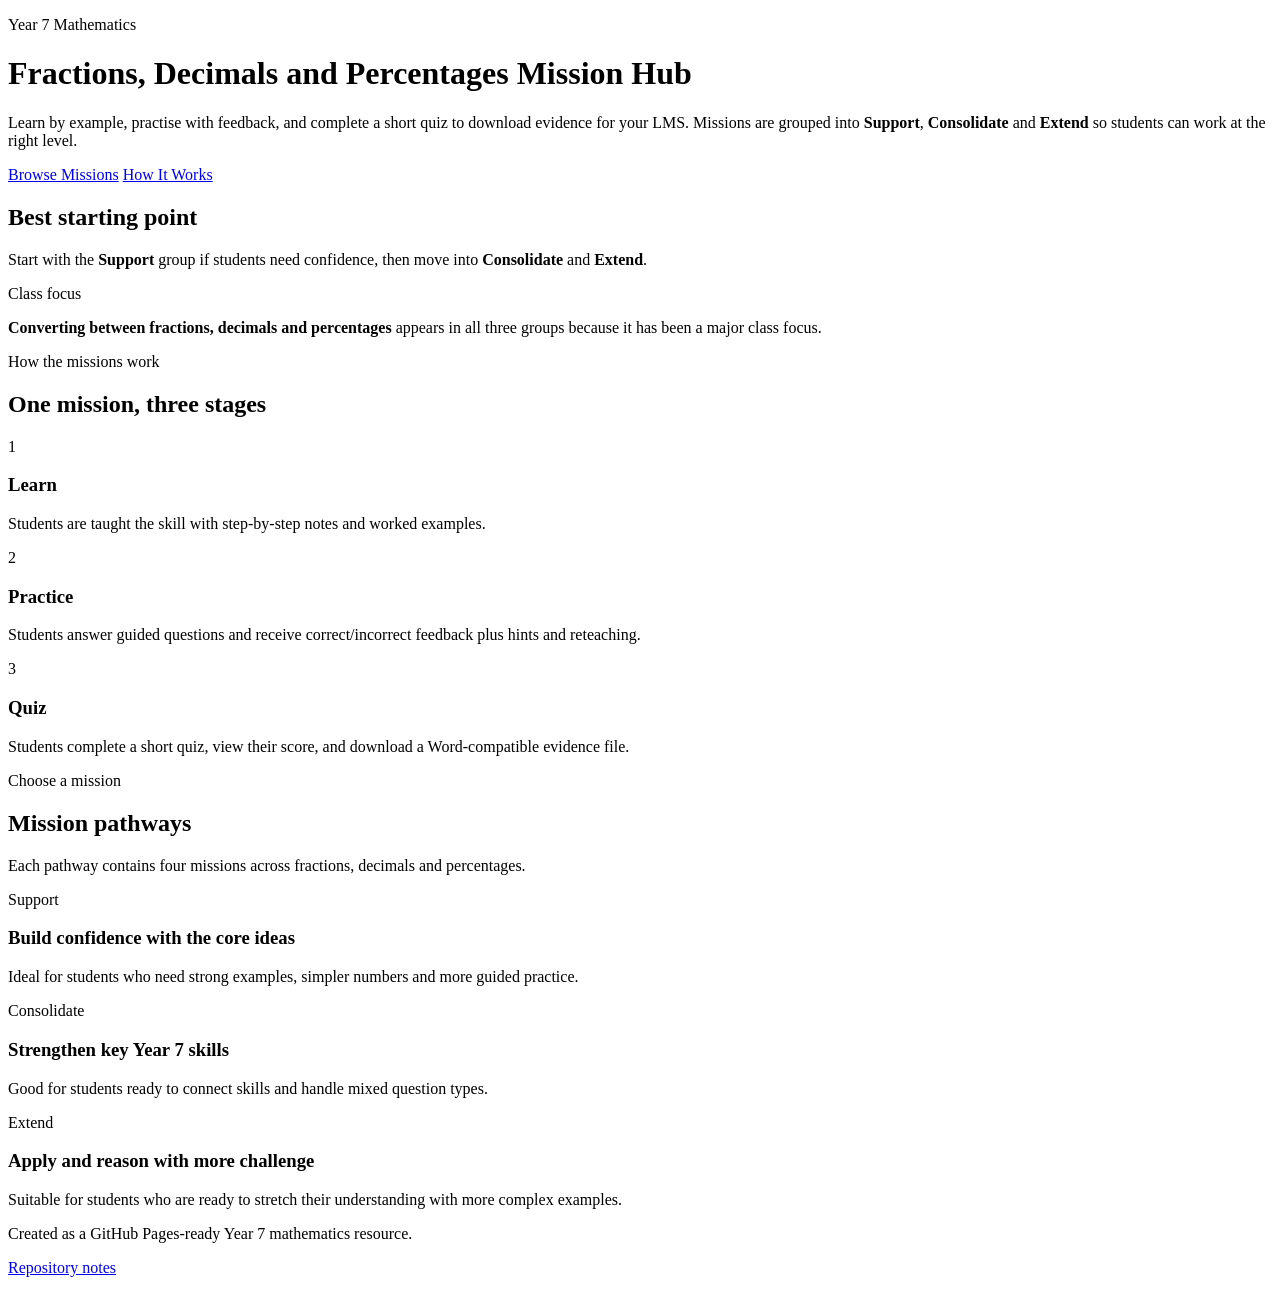
==== index.html @ 35e83d9d "Add files via upload" ====
<!DOCTYPE html>
<html lang="en">
<head>
  <meta charset="UTF-8" />
  <meta name="viewport" content="width=device-width, initial-scale=1.0" />
  <title>FDP Mission Hub | Year 7 Maths</title>
  <meta name="description" content="A Year 7 maths mission hub for fractions, decimals and percentages." />
  <link rel="stylesheet" href="css/style.css" />
</head>
<body>
  <header class="hero">
    <div class="container hero-inner">
      <div>
        <p class="eyebrow">Year 7 Mathematics</p>
        <h1>Fractions, Decimals and Percentages Mission Hub</h1>
        <p class="hero-text">
          Learn by example, practise with feedback, and complete a short quiz to download evidence for your LMS.
          Missions are grouped into <strong>Support</strong>, <strong>Consolidate</strong> and <strong>Extend</strong> so students can work at the right level.
        </p>
        <div class="hero-actions">
          <a class="button button-primary" href="#mission-groups">Browse Missions</a>
          <a class="button button-secondary" href="#how-it-works">How It Works</a>
        </div>
      </div>
      <aside class="hero-panel">
        <h2>Best starting point</h2>
        <p>
          Start with the <strong>Support</strong> group if students need confidence, then move into
          <strong>Consolidate</strong> and <strong>Extend</strong>.
        </p>
        <div class="highlight-box">
          <span class="highlight-label">Class focus</span>
          <p><strong>Converting between fractions, decimals and percentages</strong> appears in all three groups because it has been a major class focus.</p>
        </div>
      </aside>
    </div>
  </header>

  <main>
    <section id="how-it-works" class="section">
      <div class="container">
        <div class="section-heading">
          <p class="eyebrow dark">How the missions work</p>
          <h2>One mission, three stages</h2>
        </div>
        <div class="info-grid three-col">
          <article class="info-card">
            <div class="info-icon">1</div>
            <h3>Learn</h3>
            <p>Students are taught the skill with step-by-step notes and worked examples.</p>
          </article>
          <article class="info-card">
            <div class="info-icon">2</div>
            <h3>Practice</h3>
            <p>Students answer guided questions and receive correct/incorrect feedback plus hints and reteaching.</p>
          </article>
          <article class="info-card">
            <div class="info-icon">3</div>
            <h3>Quiz</h3>
            <p>Students complete a short quiz, view their score, and download a Word-compatible evidence file.</p>
          </article>
        </div>
      </div>
    </section>

    <section id="mission-groups" class="section section-soft">
      <div class="container">
        <div class="section-heading">
          <p class="eyebrow dark">Choose a mission</p>
          <h2>Mission pathways</h2>
          <p class="section-text">Each pathway contains four missions across fractions, decimals and percentages.</p>
        </div>

        <div class="group-shell support-shell">
          <div class="group-heading">
            <div>
              <span class="group-tag support-tag">Support</span>
              <h3>Build confidence with the core ideas</h3>
            </div>
            <p>Ideal for students who need strong examples, simpler numbers and more guided practice.</p>
          </div>
          <div id="support-grid" class="mission-grid"></div>
        </div>

        <div class="group-shell consolidate-shell">
          <div class="group-heading">
            <div>
              <span class="group-tag consolidate-tag">Consolidate</span>
              <h3>Strengthen key Year 7 skills</h3>
            </div>
            <p>Good for students ready to connect skills and handle mixed question types.</p>
          </div>
          <div id="consolidate-grid" class="mission-grid"></div>
        </div>

        <div class="group-shell extend-shell">
          <div class="group-heading">
            <div>
              <span class="group-tag extend-tag">Extend</span>
              <h3>Apply and reason with more challenge</h3>
            </div>
            <p>Suitable for students who are ready to stretch their understanding with more complex examples.</p>
          </div>
          <div id="extend-grid" class="mission-grid"></div>
        </div>
      </div>
    </section>
  </main>

  <footer class="site-footer">
    <div class="container footer-inner">
      <p>Created as a GitHub Pages-ready Year 7 mathematics resource.</p>
      <p><a href="README.md">Repository notes</a></p>
    </div>
  </footer>

  <script src="js/missions.js"></script>
  <script src="js/app.js"></script>
</body>
</html>
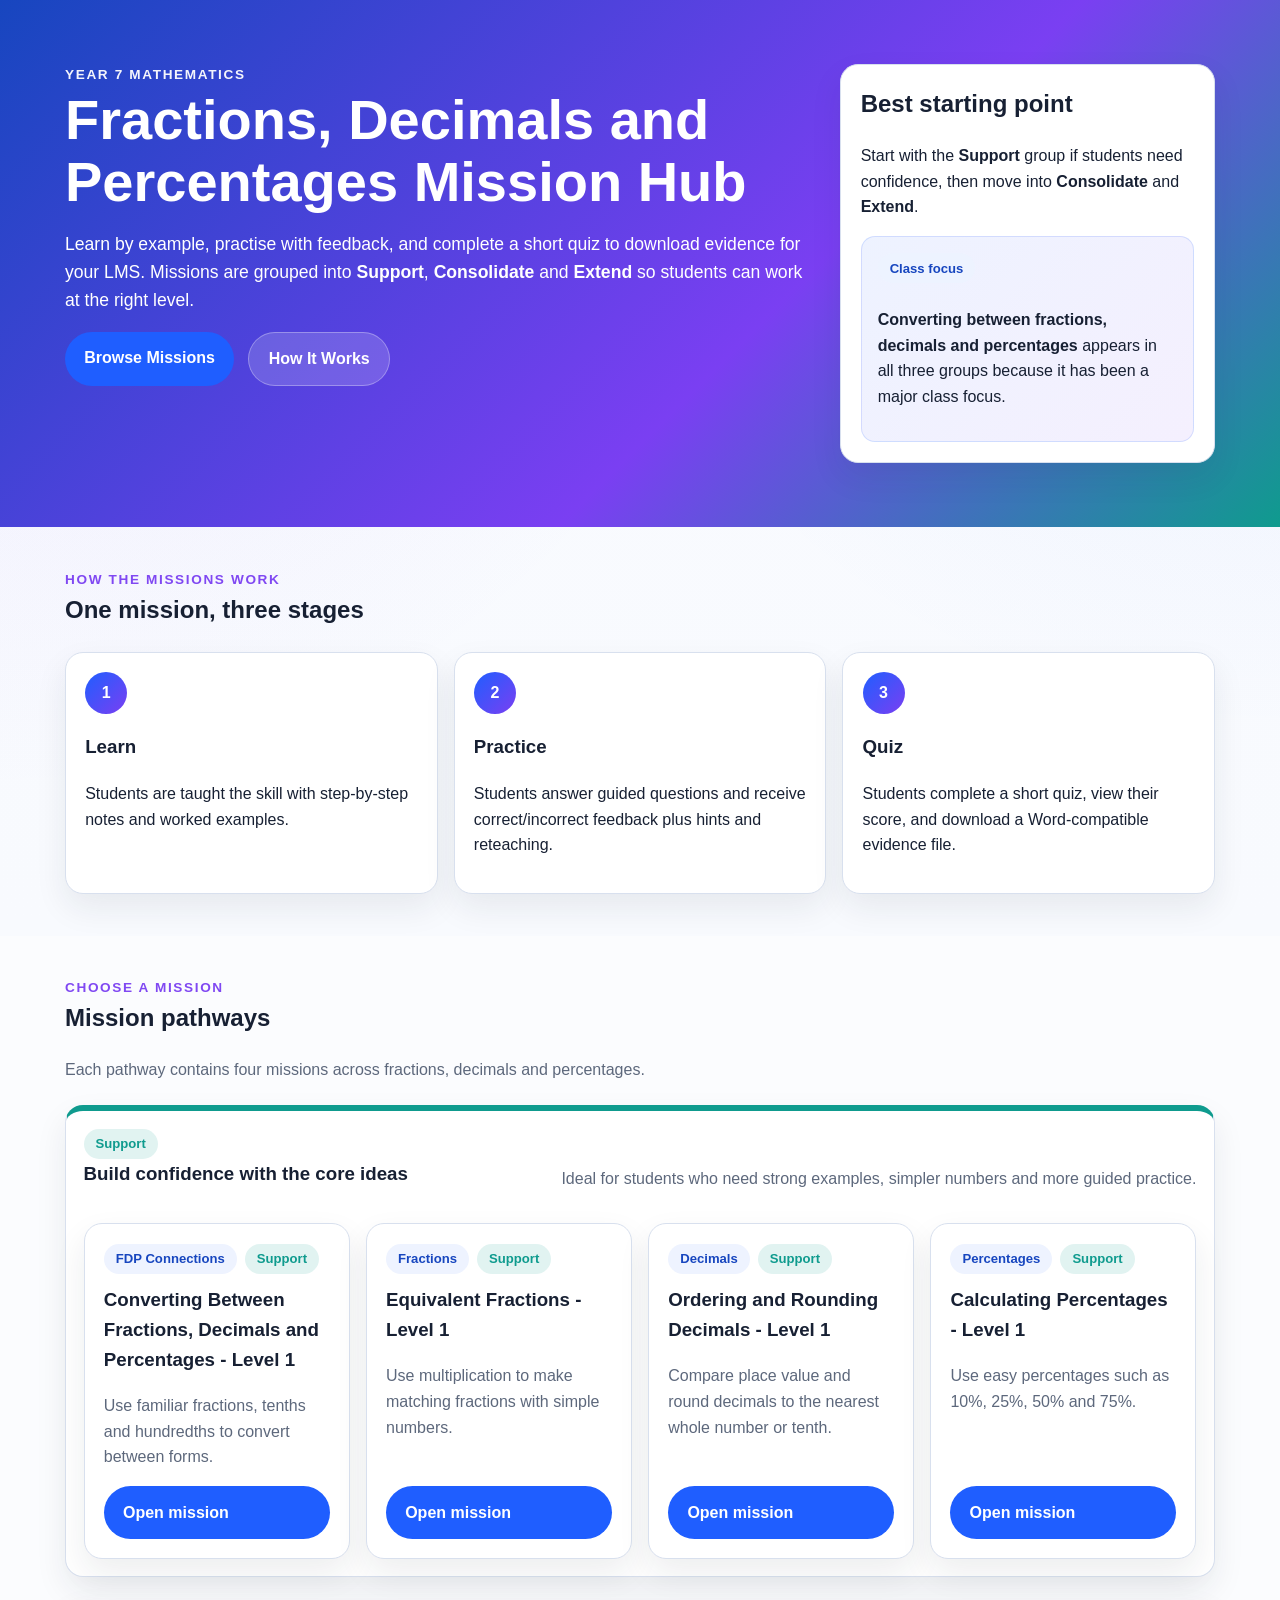
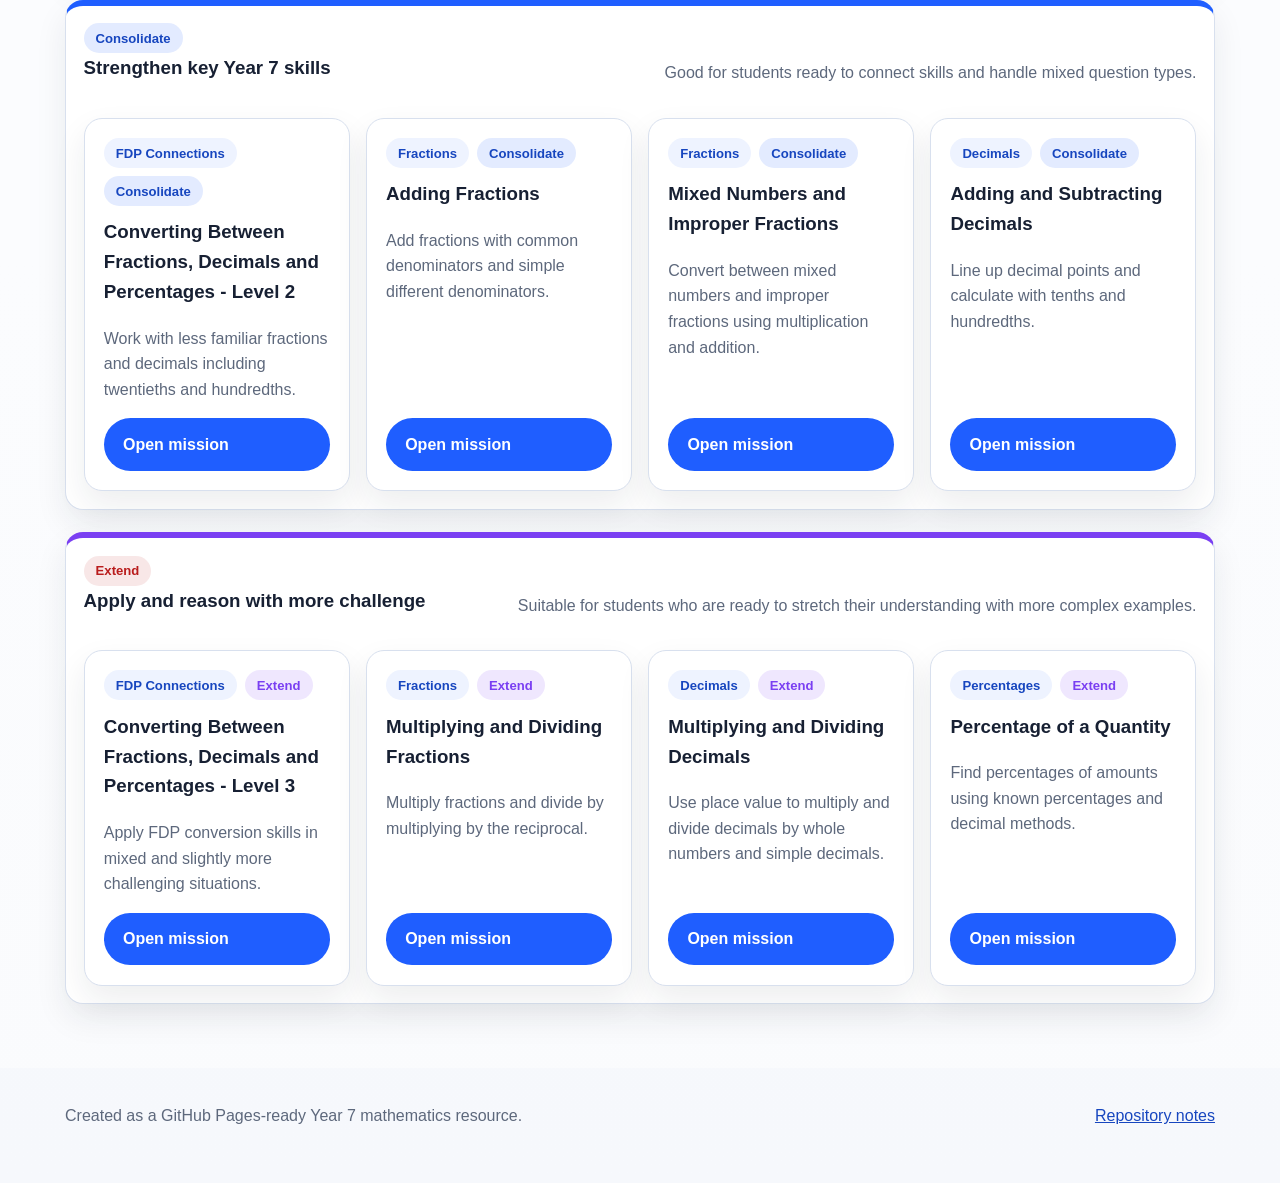
==== commit 94d5bd56: "Update index.html" ====
--- a/index.html
+++ b/index.html
@@ -5,7 +5,7 @@
   <meta name="viewport" content="width=device-width, initial-scale=1.0" />
   <title>FDP Mission Hub | Year 7 Maths</title>
   <meta name="description" content="A Year 7 maths mission hub for fractions, decimals and percentages." />
-  <link rel="stylesheet" href="css/style.css" />
+  <link rel="stylesheet" href="style.css" />
 </head>
 <body>
   <header class="hero">
@@ -114,7 +114,7 @@
     </div>
   </footer>
 
-  <script src="js/missions.js"></script>
-  <script src="js/app.js"></script>
+  <script src="missions.js"></script>
+  <script src="app.js"></script>
 </body>
 </html>
--- a/style.css
+++ b/style.css
@@ -0,0 +1,545 @@
+:root {
+  --bg: #f6f8fc;
+  --panel: #ffffff;
+  --ink: #172033;
+  --muted: #5d687c;
+  --border: #d8e0ee;
+  --blue: #1f5eff;
+  --blue-dark: #1746bf;
+  --purple: #7a3ff2;
+  --teal: #0f9b8e;
+  --gold: #b98307;
+  --success: #15803d;
+  --danger: #b91c1c;
+  --warning: #9a6700;
+  --shadow: 0 14px 32px rgba(23, 32, 51, 0.08);
+  --radius: 18px;
+}
+
+* {
+  box-sizing: border-box;
+}
+
+html {
+  scroll-behavior: smooth;
+}
+
+body {
+  margin: 0;
+  font-family: Arial, Helvetica, sans-serif;
+  color: var(--ink);
+  background:
+    radial-gradient(circle at top left, rgba(122, 63, 242, 0.09), transparent 26%),
+    radial-gradient(circle at top right, rgba(31, 94, 255, 0.08), transparent 24%),
+    linear-gradient(180deg, #f9fbff, var(--bg));
+  line-height: 1.6;
+}
+
+.container {
+  width: min(1150px, calc(100% - 2rem));
+  margin: 0 auto;
+}
+
+a {
+  color: var(--blue-dark);
+}
+
+.hero,
+.sub-hero {
+  background: linear-gradient(135deg, #1746bf, #7a3ff2 60%, #0f9b8e);
+  color: white;
+  padding: 4rem 0;
+}
+
+.hero-inner {
+  display: grid;
+  grid-template-columns: 2fr 1fr;
+  gap: 1.5rem;
+  align-items: start;
+}
+
+.hero h1,
+.sub-hero h1 {
+  margin: 0.2rem 0 0.8rem;
+  font-size: clamp(2rem, 4.6vw, 3.5rem);
+  line-height: 1.1;
+}
+
+.hero-text {
+  max-width: 760px;
+  font-size: 1.1rem;
+}
+
+.eyebrow {
+  margin: 0;
+  text-transform: uppercase;
+  letter-spacing: 0.12em;
+  font-size: 0.85rem;
+  font-weight: 700;
+  opacity: 0.95;
+}
+
+.eyebrow.dark {
+  color: var(--purple);
+}
+
+.hero-actions,
+.actions,
+.quiz-actions,
+.inline-action {
+  display: flex;
+  gap: 0.9rem;
+  flex-wrap: wrap;
+}
+
+.hero-panel,
+.info-card,
+.mission-card,
+.mission-shell,
+.learn-card,
+.practice-card,
+.quiz-card,
+.summary-card,
+.group-shell,
+.meta-card,
+.note-card,
+.stage-card {
+  background: var(--panel);
+  border: 1px solid var(--border);
+  border-radius: var(--radius);
+  box-shadow: var(--shadow);
+}
+
+.hero-panel {
+  color: var(--ink);
+  padding: 1.25rem;
+}
+
+.hero-panel h2 {
+  margin-top: 0;
+}
+
+.highlight-box {
+  margin-top: 1rem;
+  background: linear-gradient(135deg, rgba(31, 94, 255, 0.08), rgba(122, 63, 242, 0.08));
+  border: 1px solid rgba(31, 94, 255, 0.15);
+  border-radius: 14px;
+  padding: 1rem;
+}
+
+.highlight-label,
+.group-tag,
+.topic-label,
+.mission-meta span {
+  display: inline-block;
+  border-radius: 999px;
+  padding: 0.28rem 0.75rem;
+  font-size: 0.82rem;
+  font-weight: 700;
+}
+
+.highlight-label {
+  background: #edf3ff;
+  color: var(--blue-dark);
+  margin-bottom: 0.5rem;
+}
+
+.section {
+  padding: 2.6rem 0;
+}
+
+.section-soft {
+  background: rgba(255, 255, 255, 0.52);
+}
+
+.section-heading {
+  margin-bottom: 1.4rem;
+}
+
+.section-heading h2,
+.group-heading h3,
+.mission-shell h2,
+.mission-shell h3,
+.mission-card h3,
+.learn-card h3,
+.quiz-card h3,
+.practice-card h3,
+.meta-card h3,
+.summary-card h3,
+.note-card h3 {
+  margin-top: 0;
+}
+
+.section-text,
+.muted,
+.group-heading p,
+.mission-card p,
+.note-card p,
+.summary-text,
+.footer-inner p {
+  color: var(--muted);
+}
+
+.info-grid,
+.mission-grid,
+.meta-grid,
+.learn-grid,
+.practice-grid,
+.quiz-grid,
+.stage-grid {
+  display: grid;
+  gap: 1rem;
+}
+
+.three-col {
+  grid-template-columns: repeat(auto-fit, minmax(220px, 1fr));
+}
+
+.info-card,
+.mission-card,
+.learn-card,
+.practice-card,
+.quiz-card,
+.meta-card,
+.note-card,
+.stage-card,
+.summary-card {
+  padding: 1.2rem;
+}
+
+.info-icon {
+  width: 42px;
+  height: 42px;
+  border-radius: 50%;
+  display: grid;
+  place-items: center;
+  background: linear-gradient(135deg, var(--blue), var(--purple));
+  color: white;
+  font-weight: 700;
+  margin-bottom: 0.8rem;
+}
+
+.group-shell {
+  padding: 1.1rem;
+  margin-bottom: 1.4rem;
+}
+
+.group-heading {
+  display: flex;
+  justify-content: space-between;
+  gap: 1rem;
+  align-items: end;
+  margin-bottom: 1rem;
+}
+
+.group-tag.support-tag {
+  background: rgba(15, 155, 142, 0.12);
+  color: var(--teal);
+}
+
+.group-tag.consolidate-tag {
+  background: rgba(31, 94, 255, 0.12);
+  color: var(--blue-dark);
+}
+
+.group-tag.extend-tag {
+  background: rgba(185, 28, 28, 0.1);
+  color: var(--danger);
+}
+
+.support-shell {
+  border-top: 6px solid var(--teal);
+}
+
+.consolidate-shell {
+  border-top: 6px solid var(--blue);
+}
+
+.extend-shell {
+  border-top: 6px solid var(--purple);
+}
+
+.mission-grid {
+  grid-template-columns: repeat(auto-fit, minmax(240px, 1fr));
+}
+
+.mission-card {
+  display: flex;
+  flex-direction: column;
+  justify-content: space-between;
+}
+
+.mission-meta {
+  display: flex;
+  gap: 0.5rem;
+  flex-wrap: wrap;
+  margin-bottom: 0.7rem;
+}
+
+.topic-label {
+  background: #eef3ff;
+  color: var(--blue-dark);
+}
+
+.level-support {
+  background: rgba(15, 155, 142, 0.12);
+  color: var(--teal);
+}
+
+.level-consolidate {
+  background: rgba(31, 94, 255, 0.12);
+  color: var(--blue-dark);
+}
+
+.level-extend {
+  background: rgba(122, 63, 242, 0.12);
+  color: var(--purple);
+}
+
+.button {
+  display: inline-block;
+  text-decoration: none;
+  border-radius: 999px;
+  padding: 0.84rem 1.2rem;
+  font-weight: 700;
+  border: none;
+  cursor: pointer;
+  transition: transform 0.12s ease, opacity 0.12s ease, background 0.12s ease;
+}
+
+.button:hover {
+  transform: translateY(-1px);
+}
+
+.button:disabled {
+  cursor: not-allowed;
+  opacity: 0.65;
+  transform: none;
+}
+
+.button-primary {
+  background: var(--blue);
+  color: white;
+}
+
+.button-primary:hover {
+  background: var(--blue-dark);
+}
+
+.button-secondary {
+  background: rgba(255, 255, 255, 0.16);
+  color: white;
+  border: 1px solid rgba(255, 255, 255, 0.3);
+}
+
+.button-outline {
+  background: white;
+  color: var(--blue-dark);
+  border: 2px solid var(--blue);
+}
+
+.button-soft {
+  background: #edf3ff;
+  color: var(--blue-dark);
+}
+
+.back-link {
+  color: white;
+  text-decoration: none;
+  font-weight: 700;
+}
+
+.back-link:hover {
+  text-decoration: underline;
+}
+
+.mission-shell {
+  padding: 1.4rem;
+}
+
+.mission-top {
+  display: flex;
+  justify-content: space-between;
+  gap: 1rem;
+  align-items: start;
+}
+
+.meta-grid {
+  grid-template-columns: repeat(auto-fit, minmax(220px, 1fr));
+  margin: 1rem 0 1.5rem;
+}
+
+.field-group {
+  display: flex;
+  flex-direction: column;
+  gap: 0.38rem;
+}
+
+label {
+  font-weight: 700;
+}
+
+input[type="text"],
+textarea {
+  width: 100%;
+  padding: 0.82rem 0.9rem;
+  border-radius: 12px;
+  border: 1px solid #c7d0df;
+  font: inherit;
+  color: var(--ink);
+  background: white;
+}
+
+input[type="text"]:focus,
+textarea:focus {
+  outline: 3px solid rgba(31, 94, 255, 0.12);
+  border-color: var(--blue);
+}
+
+.stage-grid {
+  grid-template-columns: repeat(3, 1fr);
+  margin-bottom: 1rem;
+}
+
+.stage-card {
+  border-left: 5px solid var(--blue);
+}
+
+.stage-card.practice-stage {
+  border-left-color: var(--teal);
+}
+
+.stage-card.quiz-stage {
+  border-left-color: var(--purple);
+}
+
+.learn-grid,
+.practice-grid,
+.quiz-grid {
+  margin-top: 1rem;
+  grid-template-columns: 1fr;
+}
+
+ul,
+ol {
+  padding-left: 1.2rem;
+}
+
+.example-box,
+.feedback-box,
+.quiz-feedback {
+  border-radius: 12px;
+  padding: 0.9rem 1rem;
+  margin-top: 0.75rem;
+}
+
+.example-box {
+  background: #f8f5ff;
+  border: 1px solid rgba(122, 63, 242, 0.15);
+}
+
+.feedback-box {
+  background: #f8fbff;
+  border: 1px solid #dce7fa;
+}
+
+.feedback-box.correct,
+.quiz-feedback.correct {
+  border-color: rgba(21, 128, 61, 0.25);
+  background: rgba(21, 128, 61, 0.08);
+  color: var(--success);
+}
+
+.feedback-box.incorrect,
+.quiz-feedback.incorrect {
+  border-color: rgba(185, 28, 28, 0.22);
+  background: rgba(185, 28, 28, 0.08);
+  color: var(--danger);
+}
+
+.feedback-box.warning {
+  border-color: rgba(154, 103, 0, 0.22);
+  background: rgba(249, 214, 74, 0.12);
+  color: var(--warning);
+}
+
+.prompt {
+  font-weight: 700;
+}
+
+.answer-row {
+  display: grid;
+  grid-template-columns: minmax(0, 1fr) auto;
+  gap: 0.75rem;
+  align-items: start;
+  margin-top: 0.85rem;
+}
+
+.quiz-feedback {
+  display: none;
+  border: 1px solid #dce7fa;
+  background: #f8fbff;
+  color: var(--ink);
+}
+
+.quiz-feedback.show {
+  display: block;
+}
+
+.summary-card {
+  margin-top: 1rem;
+}
+
+.score-text {
+  font-size: 1.12rem;
+  font-weight: 700;
+}
+
+.site-footer {
+  padding: 1.2rem 0 2.4rem;
+}
+
+.footer-inner {
+  display: flex;
+  justify-content: space-between;
+  gap: 1rem;
+  flex-wrap: wrap;
+}
+
+@media (max-width: 900px) {
+  .hero-inner,
+  .mission-top,
+  .group-heading {
+    display: block;
+  }
+
+  .group-heading p {
+    margin-top: 0.6rem;
+  }
+
+  .stage-grid {
+    grid-template-columns: 1fr;
+  }
+}
+
+@media (max-width: 650px) {
+  .hero,
+  .sub-hero {
+    padding: 3rem 0;
+  }
+
+  .answer-row {
+    grid-template-columns: 1fr;
+  }
+
+  .hero-actions,
+  .actions,
+  .quiz-actions,
+  .inline-action {
+    flex-direction: column;
+  }
+
+  .button {
+    text-align: center;
+  }
+}
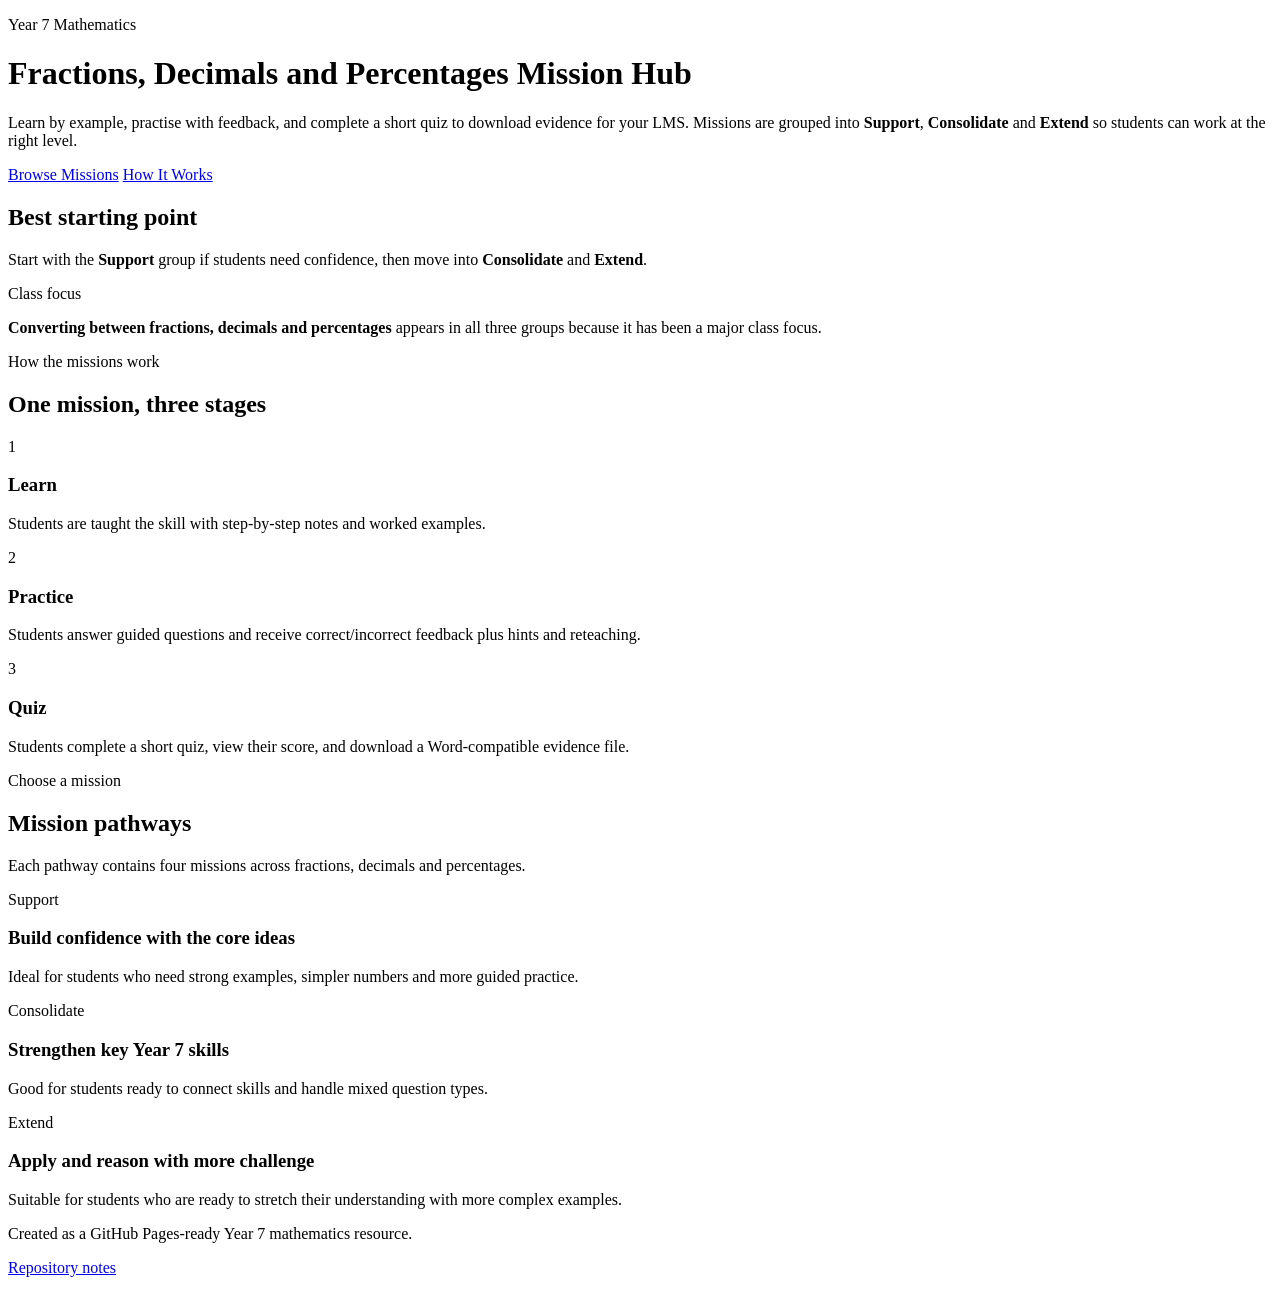
==== commit 9d393941: "Add files via upload" ====
--- a/index.html
+++ b/index.html
@@ -5,7 +5,7 @@
   <meta name="viewport" content="width=device-width, initial-scale=1.0" />
   <title>FDP Mission Hub | Year 7 Maths</title>
   <meta name="description" content="A Year 7 maths mission hub for fractions, decimals and percentages." />
-  <link rel="stylesheet" href="style.css" />
+  <link rel="stylesheet" href="css/style.css" />
 </head>
 <body>
   <header class="hero">
@@ -114,7 +114,7 @@
     </div>
   </footer>
 
-  <script src="missions.js"></script>
-  <script src="app.js"></script>
+  <script src="js/missions.js"></script>
+  <script src="js/app.js"></script>
 </body>
 </html>
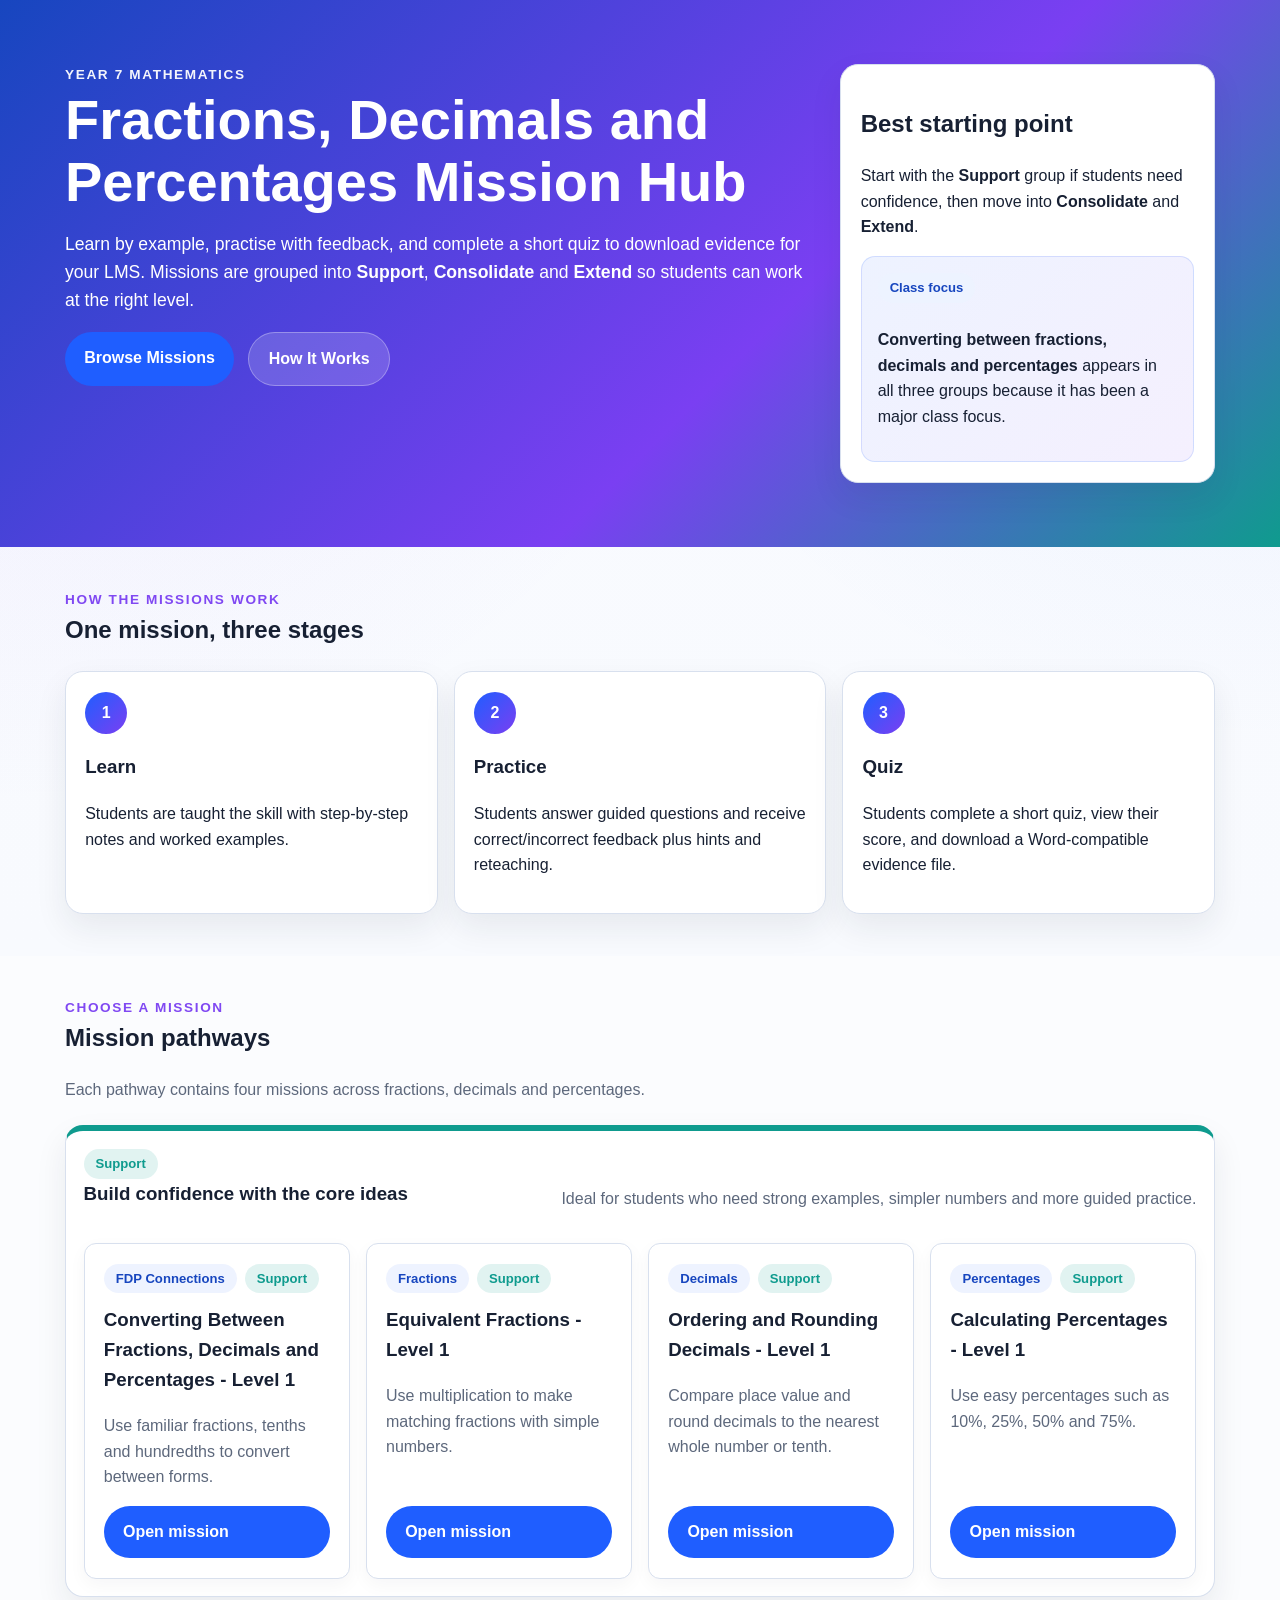
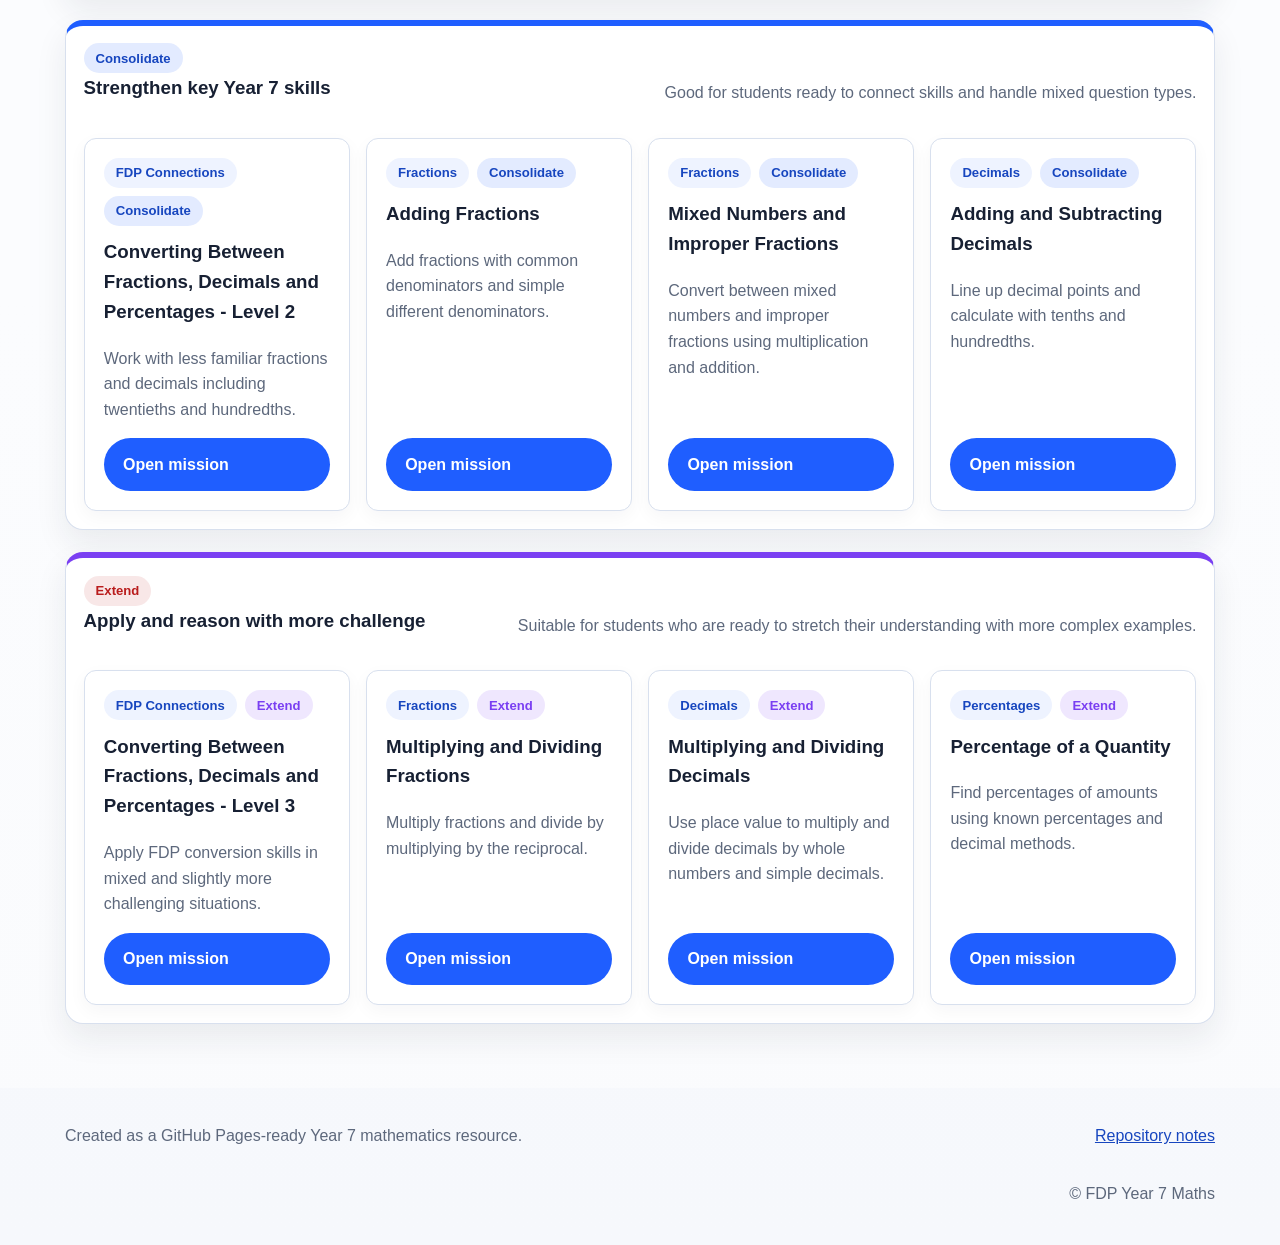
==== commit 34e6cbd2: "Add files via upload" ====
--- a/index.html
+++ b/index.html
@@ -111,10 +111,11 @@
     <div class="container footer-inner">
       <p>Created as a GitHub Pages-ready Year 7 mathematics resource.</p>
       <p><a href="README.md">Repository notes</a></p>
+      <div style="flex-basis:100%; text-align:right; color:var(--muted);">© <span id="year"></span> FDP Year 7 Maths</div>
     </div>
   </footer>
 
   <script src="js/missions.js"></script>
   <script src="js/app.js"></script>
 </body>
-</html>
+</html>
--- a/css/style.css
+++ b/css/style.css
@@ -0,0 +1,483 @@
+:root {
+  --bg: #f6f8fc;
+  --panel: #ffffff;
+  --ink: #172033;
+  --muted: #5d687c;
+  --border: #d8e0ee;
+  --blue: #1f5eff;
+  --blue-dark: #1746bf;
+  --purple: #7a3ff2;
+  --teal: #0f9b8e;
+  --gold: #b98307;
+  --success: #15803d;
+  --danger: #b91c1c;
+  --warning: #9a6700;
+  --shadow: 0 14px 32px rgba(23, 32, 51, 0.08);
+  --radius: 18px;
+}
+
+* {
+  box-sizing: border-box;
+}
+
+html {
+  scroll-behavior: smooth;
+}
+
+body {
+  margin: 0;
+  font-family: Arial, Helvetica, sans-serif;
+  color: var(--ink);
+  background:
+    radial-gradient(circle at top left, rgba(122, 63, 242, 0.09), transparent 26%),
+    radial-gradient(circle at top right, rgba(31, 94, 255, 0.08), transparent 24%),
+    linear-gradient(180deg, #f9fbff, var(--bg));
+  line-height: 1.6;
+}
+
+.container {
+  width: min(1150px, calc(100% - 2rem));
+  margin: 0 auto;
+}
+
+a {
+  color: var(--blue-dark);
+}
+
+.hero,
+.sub-hero {
+  background: linear-gradient(135deg, #1746bf, #7a3ff2 60%, #0f9b8e);
+  color: white;
+  padding: 4rem 0;
+}
+
+.hero-inner {
+  display: grid;
+  grid-template-columns: 2fr 1fr;
+  gap: 1.5rem;
+  align-items: start;
+}
+
+.hero h1,
+.sub-hero h1 {
+  margin: 0.2rem 0 0.8rem;
+  font-size: clamp(2rem, 4.6vw, 3.5rem);
+  line-height: 1.1;
+}
+
+.hero-text {
+  max-width: 760px;
+  font-size: 1.1rem;
+}
+
+.eyebrow {
+  margin: 0;
+  text-transform: uppercase;
+  letter-spacing: 0.12em;
+  font-size: 0.85rem;
+  font-weight: 700;
+  opacity: 0.95;
+}
+
+.eyebrow.dark {
+  color: var(--purple);
+}
+
+.hero-actions,
+.actions,
+.quiz-actions,
+.inline-action {
+  display: flex;
+  gap: 0.9rem;
+  flex-wrap: wrap;
+}
+
+.hero-panel,
+.info-card,
+.mission-card,
+.group-shell,
+.meta-card,
+.note-card,
+.stage-card {
+  background: var(--panel);
+  border: 1px solid var(--border);
+  border-radius: var(--radius);
+  box-shadow: var(--shadow);
+}
+
+.hero-panel {
+  color: var(--ink);
+  padding: 1.25rem;
+}
+
+.highlight-box {
+  margin-top: 1rem;
+  background: linear-gradient(135deg, rgba(31, 94, 255, 0.08), rgba(122, 63, 242, 0.08));
+  border: 1px solid rgba(31, 94, 255, 0.15);
+  border-radius: 14px;
+  padding: 1rem;
+}
+
+.highlight-label,
+.group-tag,
+.topic-label,
+.mission-meta span {
+  display: inline-block;
+  border-radius: 999px;
+  padding: 0.28rem 0.75rem;
+  font-size: 0.82rem;
+  font-weight: 700;
+}
+
+.highlight-label {
+  background: #edf3ff;
+  color: var(--blue-dark);
+  margin-bottom: 0.5rem;
+}
+
+.section {
+  padding: 2.6rem 0;
+}
+
+.section-soft {
+  background: rgba(255, 255, 255, 0.52);
+}
+
+.section-heading {
+  margin-bottom: 1.4rem;
+}
+
+.section-heading h2,
+.group-heading h3,
+.mission-shell h2,
+.mission-shell h3,
+.mission-card h3,
+.learn-card h3,
+.quiz-card h3,
+.practice-card h3,
+.meta-card h3,
+.summary-card h3,
+.note-card h3 {
+  margin-top: 0;
+}
+
+.section-text,
+.muted,
+.group-heading p,
+.mission-card p,
+.note-card p,
+.summary-text,
+.footer-inner p {
+  color: var(--muted);
+}
+
+.info-grid,
+.mission-grid,
+.meta-grid,
+.learn-grid,
+.practice-grid,
+.quiz-grid,
+.stage-grid {
+  display: grid;
+  gap: 1rem;
+}
+
+.three-col {
+  grid-template-columns: repeat(auto-fit, minmax(220px, 1fr));
+}
+
+.info-card,
+.mission-card,
+.learn-card,
+.practice-card,
+.quiz-card,
+.meta-card,
+.note-card,
+.stage-card,
+.summary-card {
+  padding: 1.2rem;
+}
+
+.info-icon {
+  width: 42px;
+  height: 42px;
+  border-radius: 50%;
+  display: grid;
+  place-items: center;
+  background: linear-gradient(135deg, var(--blue), var(--purple));
+  color: white;
+  font-weight: 700;
+  margin-bottom: 0.8rem;
+}
+
+.group-shell {
+  padding: 1.1rem;
+  margin-bottom: 1.4rem;
+}
+
+.group-heading {
+  display: flex;
+  justify-content: space-between;
+  gap: 1rem;
+  align-items: end;
+  margin-bottom: 1rem;
+}
+
+.group-tag.support-tag {
+  background: rgba(15, 155, 142, 0.12);
+  color: var(--teal);
+}
+
+.group-tag.consolidate-tag {
+  background: rgba(31, 94, 255, 0.12);
+  color: var(--blue-dark);
+}
+
+.group-tag.extend-tag {
+  background: rgba(185, 28, 28, 0.1);
+  color: var(--danger);
+}
+
+.support-shell {
+  border-top: 6px solid var(--teal);
+}
+
+.consolidate-shell {
+  border-top: 6px solid var(--blue);
+}
+
+.extend-shell {
+  border-top: 6px solid var(--purple);
+}
+
+.mission-grid {
+  grid-template-columns: repeat(auto-fit, minmax(240px, 1fr));
+}
+
+.mission-card {
+  display: flex;
+  flex-direction: column;
+  justify-content: space-between;
+  border-radius: 12px;
+  box-shadow: 0 6px 18px rgba(15,23,42,0.04);
+  transition: transform .12s ease, box-shadow .12s ease;
+}
+
+.mission-meta {
+  display: flex;
+  gap: 0.5rem;
+  flex-wrap: wrap;
+  margin-bottom: 0.7rem;
+}
+
+.topic-label {
+  background: #eef3ff;
+  color: var(--blue-dark);
+}
+
+.button {
+  display: inline-block;
+  text-decoration: none;
+  border-radius: 999px;
+  padding: 0.84rem 1.2rem;
+  font-weight: 700;
+  border: none;
+  cursor: pointer;
+  transition: transform 0.12s ease, opacity 0.12s ease, background 0.12s ease;
+}
+
+.button-primary {
+  background: var(--blue);
+  color: white;
+}
+
+.button-outline {
+  background: white;
+  color: var(--blue-dark);
+  border: 2px solid var(--blue);
+}
+
+.site-footer {
+  padding: 1.2rem 0 2.4rem;
+}
+
+.footer-inner {
+  display: flex;
+  justify-content: space-between;
+  gap: 1rem;
+  flex-wrap: wrap;
+}
+
+@media (max-width: 900px) {
+  .hero-inner,
+  .mission-top,
+  .group-heading {
+    display: block;
+  }
+
+  .group-heading p {
+    margin-top: 0.6rem;
+  }
+}
+
+@media (max-width: 650px) {
+  .hero,
+  .sub-hero {
+    padding: 3rem 0;
+  }
+
+  .hero-actions,
+  .actions,
+  .quiz-actions,
+  .inline-action {
+    flex-direction: column;
+  }
+
+  .button {
+    text-align: center;
+  }
+}
+
+/* Compatibility styles restored for mission pages and interactive elements */
+
+.level-support {
+  background: rgba(15, 155, 142, 0.12);
+  color: var(--teal);
+}
+
+.level-consolidate {
+  background: rgba(31, 94, 255, 0.12);
+  color: var(--blue-dark);
+}
+
+.level-extend {
+  background: rgba(122, 63, 242, 0.12);
+  color: var(--purple);
+}
+
+.button:hover {
+  transform: translateY(-1px);
+}
+
+.button:disabled {
+  cursor: not-allowed;
+  opacity: 0.65;
+  transform: none;
+}
+
+.button-primary:hover {
+  background: var(--blue-dark);
+}
+
+.button-secondary {
+  background: rgba(255, 255, 255, 0.16);
+  color: white;
+  border: 1px solid rgba(255, 255, 255, 0.3);
+}
+
+.button-soft {
+  background: #edf3ff;
+  color: var(--blue-dark);
+}
+
+.back-link {
+  color: white;
+  text-decoration: none;
+  font-weight: 700;
+}
+
+.back-link:hover {
+  text-decoration: underline;
+}
+
+.field-group {
+  display: flex;
+  flex-direction: column;
+  gap: 0.38rem;
+}
+
+input[type="text"],
+textarea {
+  width: 100%;
+  padding: 0.82rem 0.9rem;
+  border-radius: 12px;
+  border: 1px solid #c7d0df;
+  font: inherit;
+  color: var(--ink);
+  background: white;
+}
+
+.stage-card.practice-stage {
+  border-left-color: var(--teal);
+}
+
+.stage-card.quiz-stage {
+  border-left-color: var(--purple);
+}
+
+ul,
+ol {
+  padding-left: 1.2rem;
+}
+
+.example-box,
+.feedback-box,
+.quiz-feedback {
+  border-radius: 12px;
+  padding: 0.9rem 1rem;
+  margin-top: 0.75rem;
+}
+
+.feedback-box,
+.quiz-feedback {
+  border-radius: 12px;
+  padding: 0.9rem 1rem;
+  margin-top: 0.75rem;
+}
+
+.feedback-box.correct,
+.quiz-feedback.correct {
+  border-color: rgba(21, 128, 61, 0.25);
+  background: rgba(21, 128, 61, 0.08);
+  color: var(--success);
+}
+
+.feedback-box.incorrect,
+.quiz-feedback.incorrect {
+  border-color: rgba(185, 28, 28, 0.22);
+  background: rgba(185, 28, 28, 0.08);
+  color: var(--danger);
+}
+
+.feedback-box.warning {
+  border-color: rgba(154, 103, 0, 0.22);
+  background: rgba(249, 214, 74, 0.12);
+  color: var(--warning);
+}
+
+.prompt {
+  font-weight: 700;
+}
+
+.answer-row {
+  display: grid;
+  grid-template-columns: minmax(0, 1fr) auto;
+  gap: 0.75rem;
+  align-items: start;
+  margin-top: 0.85rem;
+}
+
+.quiz-feedback {
+  border-radius: 12px;
+  padding: 0.9rem 1rem;
+  margin-top: 0.75rem;
+}
+
+.quiz-feedback.show {
+  display: block;
+}
+
+.score-text {
+  font-size: 1.12rem;
+  font-weight: 700;
+}
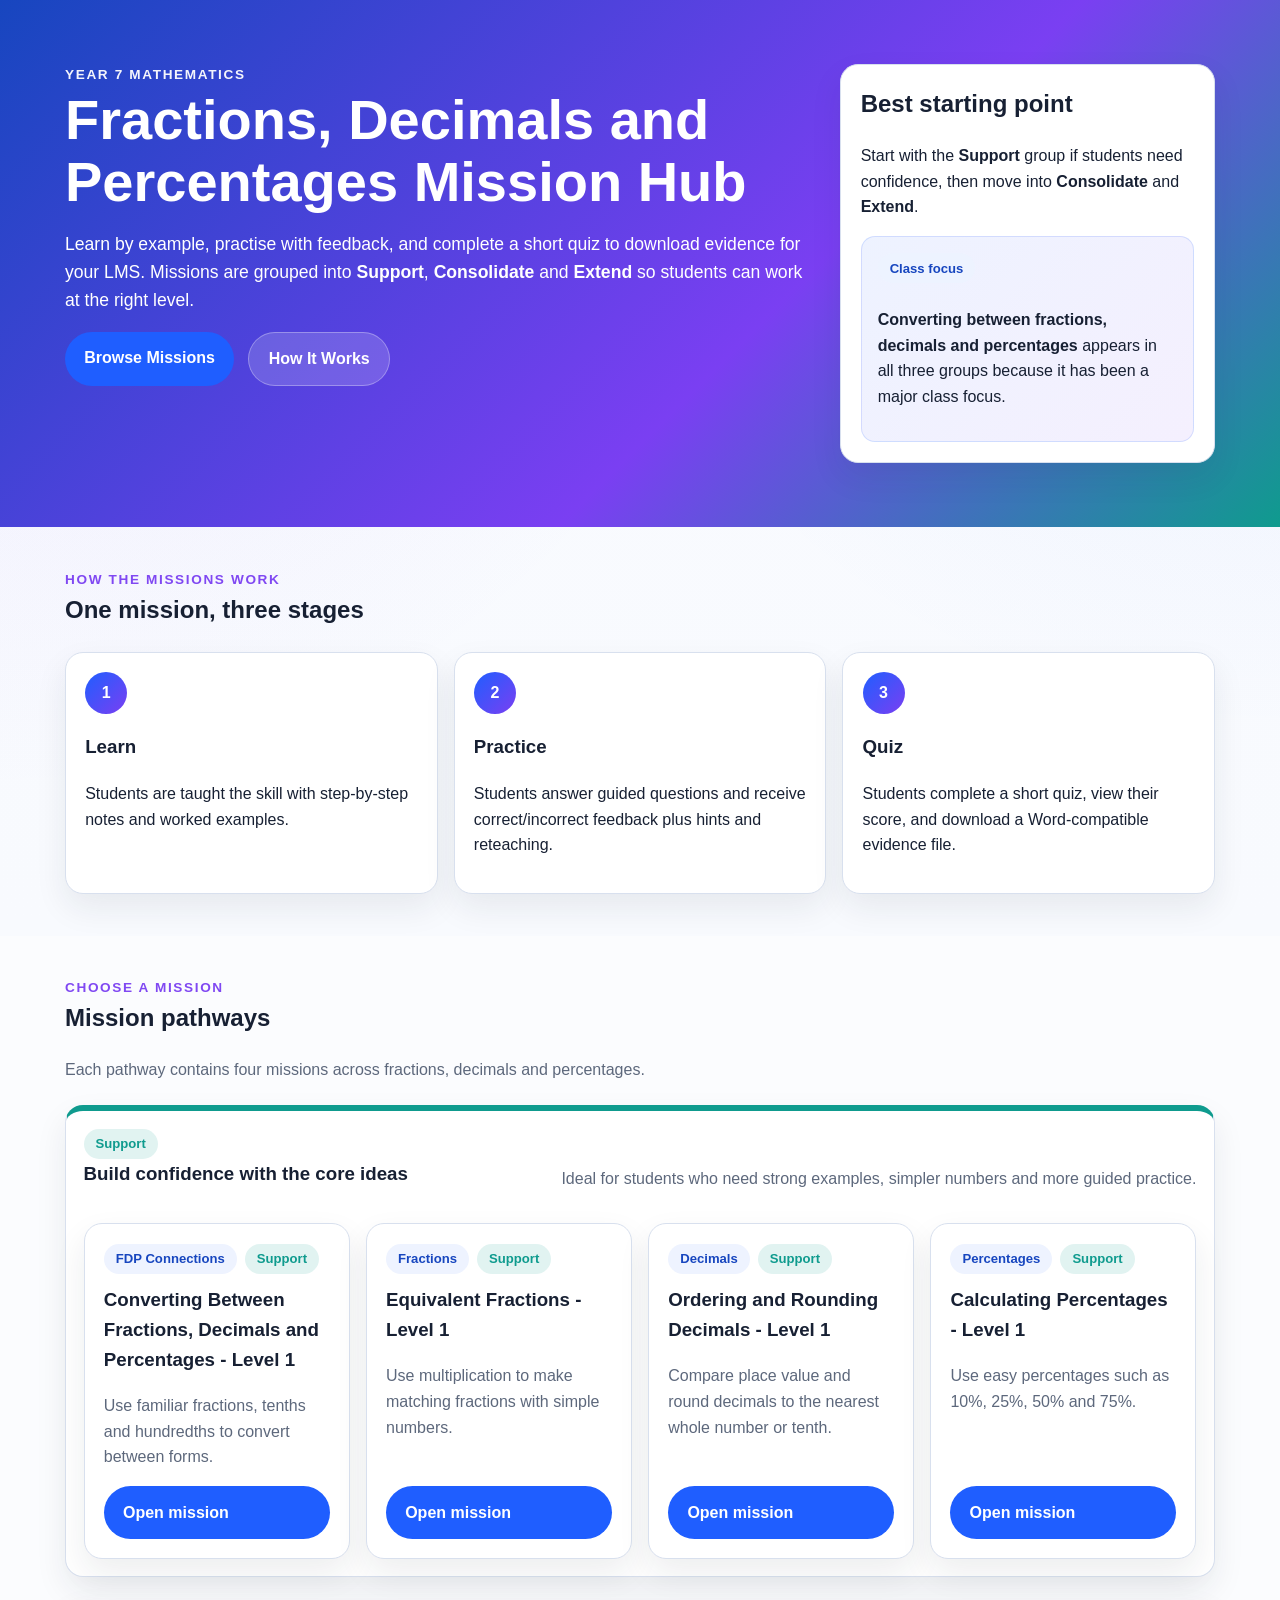
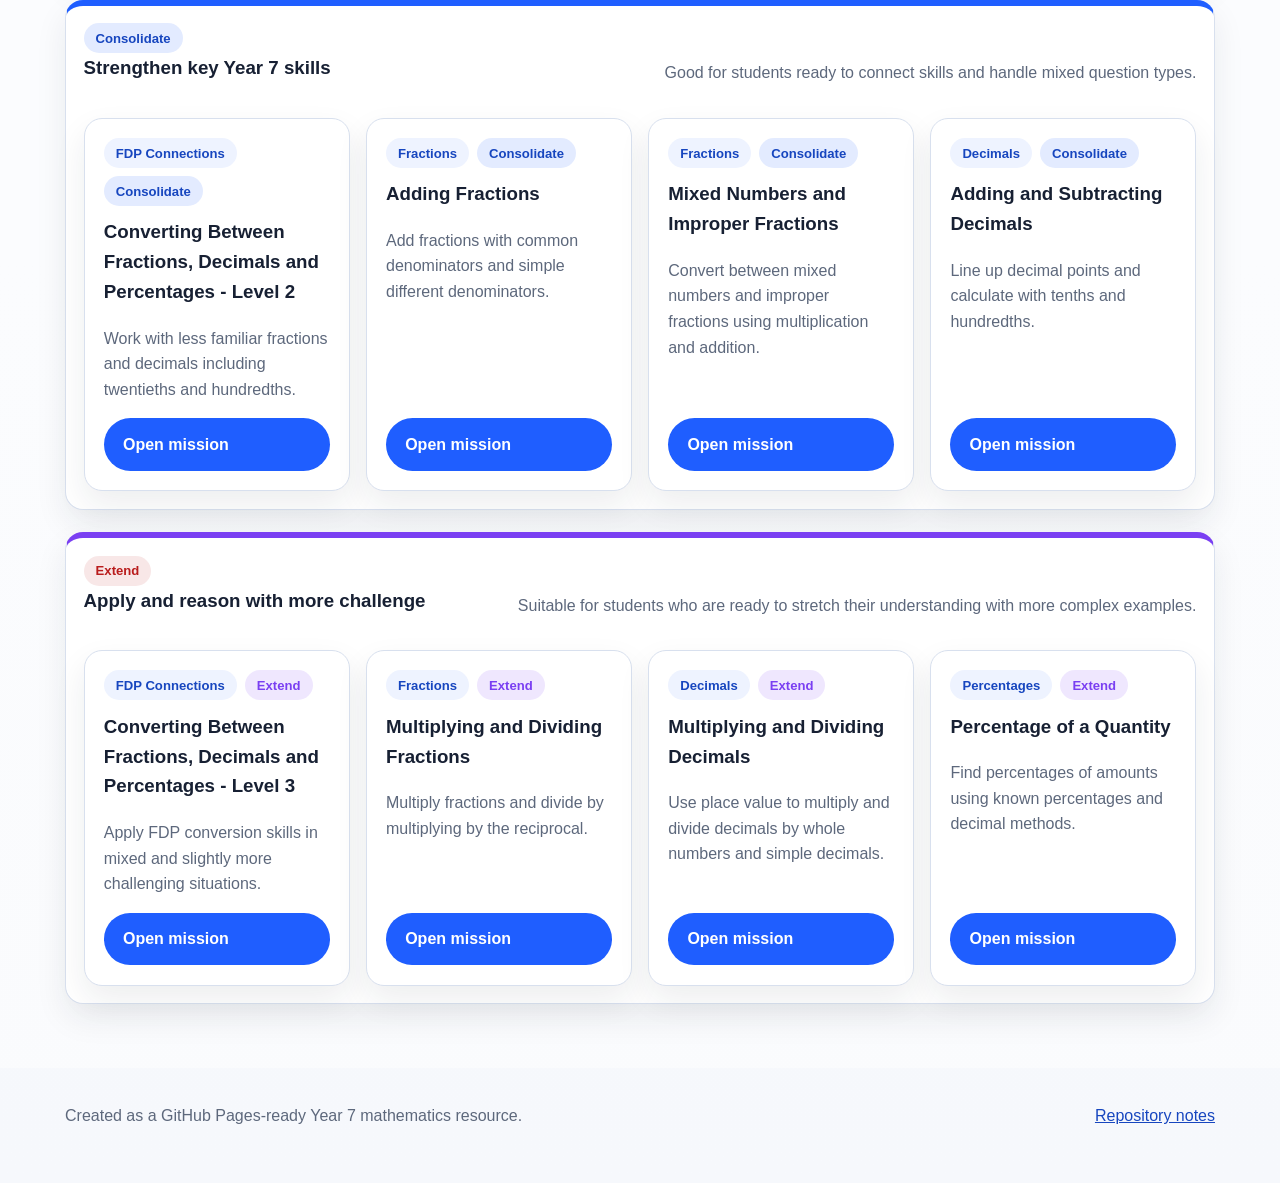
==== commit f5b97fed: "Add files via upload" ====
--- a/index.html
+++ b/index.html
@@ -111,11 +111,10 @@
     <div class="container footer-inner">
       <p>Created as a GitHub Pages-ready Year 7 mathematics resource.</p>
       <p><a href="README.md">Repository notes</a></p>
-      <div style="flex-basis:100%; text-align:right; color:var(--muted);">© <span id="year"></span> FDP Year 7 Maths</div>
     </div>
   </footer>
 
   <script src="js/missions.js"></script>
   <script src="js/app.js"></script>
 </body>
-</html>+</html>
--- a/css/style.css
+++ b/css/style.css
@@ -95,6 +95,11 @@
 .hero-panel,
 .info-card,
 .mission-card,
+.mission-shell,
+.learn-card,
+.practice-card,
+.quiz-card,
+.summary-card,
 .group-shell,
 .meta-card,
 .note-card,
@@ -108,6 +113,10 @@
 .hero-panel {
   color: var(--ink);
   padding: 1.25rem;
+}
+
+.hero-panel h2 {
+  margin-top: 0;
 }
 
 .highlight-box {
@@ -258,9 +267,6 @@
   display: flex;
   flex-direction: column;
   justify-content: space-between;
-  border-radius: 12px;
-  box-shadow: 0 6px 18px rgba(15,23,42,0.04);
-  transition: transform .12s ease, box-shadow .12s ease;
 }
 
 .mission-meta {
@@ -273,6 +279,21 @@
 .topic-label {
   background: #eef3ff;
   color: var(--blue-dark);
+}
+
+.level-support {
+  background: rgba(15, 155, 142, 0.12);
+  color: var(--teal);
+}
+
+.level-consolidate {
+  background: rgba(31, 94, 255, 0.12);
+  color: var(--blue-dark);
+}
+
+.level-extend {
+  background: rgba(122, 63, 242, 0.12);
+  color: var(--purple);
 }
 
 .button {
@@ -286,75 +307,6 @@
   transition: transform 0.12s ease, opacity 0.12s ease, background 0.12s ease;
 }
 
-.button-primary {
-  background: var(--blue);
-  color: white;
-}
-
-.button-outline {
-  background: white;
-  color: var(--blue-dark);
-  border: 2px solid var(--blue);
-}
-
-.site-footer {
-  padding: 1.2rem 0 2.4rem;
-}
-
-.footer-inner {
-  display: flex;
-  justify-content: space-between;
-  gap: 1rem;
-  flex-wrap: wrap;
-}
-
-@media (max-width: 900px) {
-  .hero-inner,
-  .mission-top,
-  .group-heading {
-    display: block;
-  }
-
-  .group-heading p {
-    margin-top: 0.6rem;
-  }
-}
-
-@media (max-width: 650px) {
-  .hero,
-  .sub-hero {
-    padding: 3rem 0;
-  }
-
-  .hero-actions,
-  .actions,
-  .quiz-actions,
-  .inline-action {
-    flex-direction: column;
-  }
-
-  .button {
-    text-align: center;
-  }
-}
-
-/* Compatibility styles restored for mission pages and interactive elements */
-
-.level-support {
-  background: rgba(15, 155, 142, 0.12);
-  color: var(--teal);
-}
-
-.level-consolidate {
-  background: rgba(31, 94, 255, 0.12);
-  color: var(--blue-dark);
-}
-
-.level-extend {
-  background: rgba(122, 63, 242, 0.12);
-  color: var(--purple);
-}
-
 .button:hover {
   transform: translateY(-1px);
 }
@@ -365,6 +317,11 @@
   transform: none;
 }
 
+.button-primary {
+  background: var(--blue);
+  color: white;
+}
+
 .button-primary:hover {
   background: var(--blue-dark);
 }
@@ -375,6 +332,12 @@
   border: 1px solid rgba(255, 255, 255, 0.3);
 }
 
+.button-outline {
+  background: white;
+  color: var(--blue-dark);
+  border: 2px solid var(--blue);
+}
+
 .button-soft {
   background: #edf3ff;
   color: var(--blue-dark);
@@ -390,10 +353,30 @@
   text-decoration: underline;
 }
 
+.mission-shell {
+  padding: 1.4rem;
+}
+
+.mission-top {
+  display: flex;
+  justify-content: space-between;
+  gap: 1rem;
+  align-items: start;
+}
+
+.meta-grid {
+  grid-template-columns: repeat(auto-fit, minmax(220px, 1fr));
+  margin: 1rem 0 1.5rem;
+}
+
 .field-group {
   display: flex;
   flex-direction: column;
   gap: 0.38rem;
+}
+
+label {
+  font-weight: 700;
 }
 
 input[type="text"],
@@ -407,12 +390,34 @@
   background: white;
 }
 
+input[type="text"]:focus,
+textarea:focus {
+  outline: 3px solid rgba(31, 94, 255, 0.12);
+  border-color: var(--blue);
+}
+
+.stage-grid {
+  grid-template-columns: repeat(3, 1fr);
+  margin-bottom: 1rem;
+}
+
+.stage-card {
+  border-left: 5px solid var(--blue);
+}
+
 .stage-card.practice-stage {
   border-left-color: var(--teal);
 }
 
 .stage-card.quiz-stage {
   border-left-color: var(--purple);
+}
+
+.learn-grid,
+.practice-grid,
+.quiz-grid {
+  margin-top: 1rem;
+  grid-template-columns: 1fr;
 }
 
 ul,
@@ -428,11 +433,14 @@
   margin-top: 0.75rem;
 }
 
-.feedback-box,
-.quiz-feedback {
-  border-radius: 12px;
-  padding: 0.9rem 1rem;
-  margin-top: 0.75rem;
+.example-box {
+  background: #f8f5ff;
+  border: 1px solid rgba(122, 63, 242, 0.15);
+}
+
+.feedback-box {
+  background: #f8fbff;
+  border: 1px solid #dce7fa;
 }
 
 .feedback-box.correct,
@@ -468,16 +476,70 @@
 }
 
 .quiz-feedback {
-  border-radius: 12px;
-  padding: 0.9rem 1rem;
-  margin-top: 0.75rem;
+  display: none;
+  border: 1px solid #dce7fa;
+  background: #f8fbff;
+  color: var(--ink);
 }
 
 .quiz-feedback.show {
   display: block;
 }
 
+.summary-card {
+  margin-top: 1rem;
+}
+
 .score-text {
   font-size: 1.12rem;
   font-weight: 700;
 }
+
+.site-footer {
+  padding: 1.2rem 0 2.4rem;
+}
+
+.footer-inner {
+  display: flex;
+  justify-content: space-between;
+  gap: 1rem;
+  flex-wrap: wrap;
+}
+
+@media (max-width: 900px) {
+  .hero-inner,
+  .mission-top,
+  .group-heading {
+    display: block;
+  }
+
+  .group-heading p {
+    margin-top: 0.6rem;
+  }
+
+  .stage-grid {
+    grid-template-columns: 1fr;
+  }
+}
+
+@media (max-width: 650px) {
+  .hero,
+  .sub-hero {
+    padding: 3rem 0;
+  }
+
+  .answer-row {
+    grid-template-columns: 1fr;
+  }
+
+  .hero-actions,
+  .actions,
+  .quiz-actions,
+  .inline-action {
+    flex-direction: column;
+  }
+
+  .button {
+    text-align: center;
+  }
+}
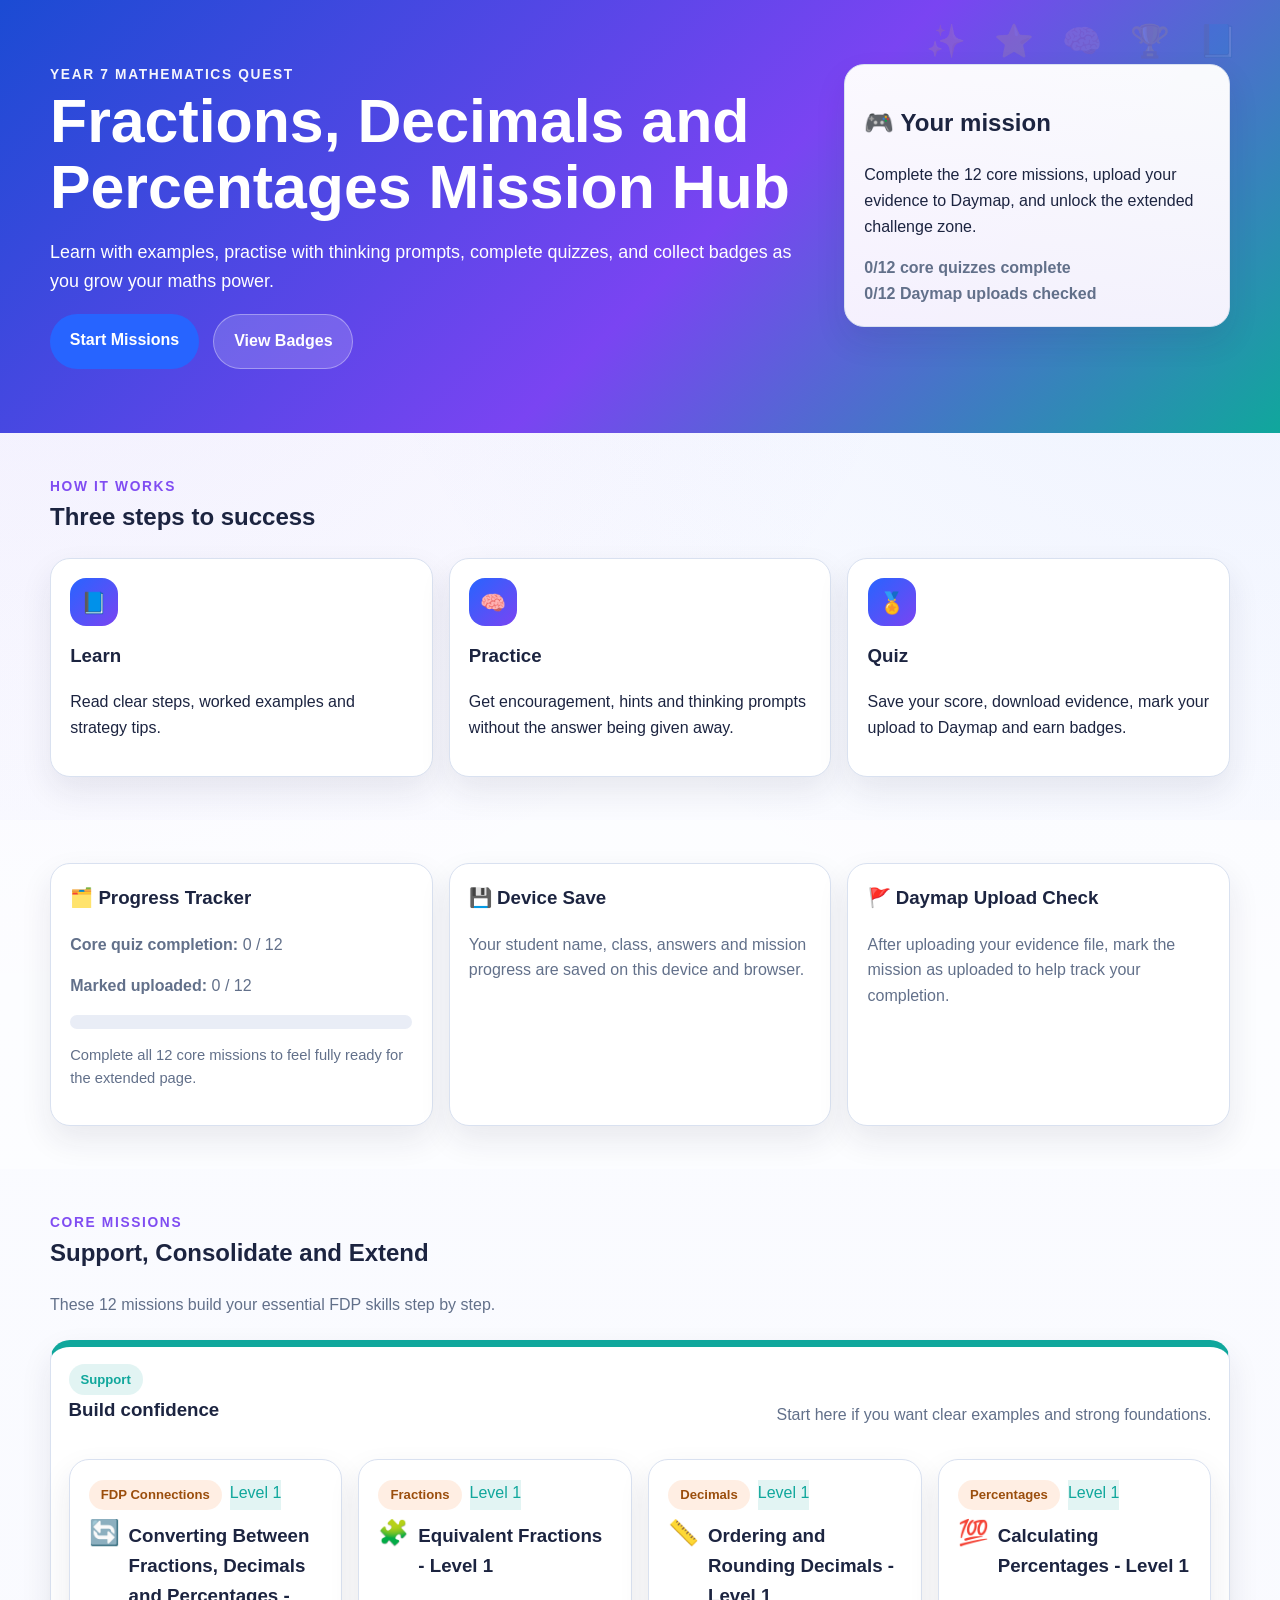
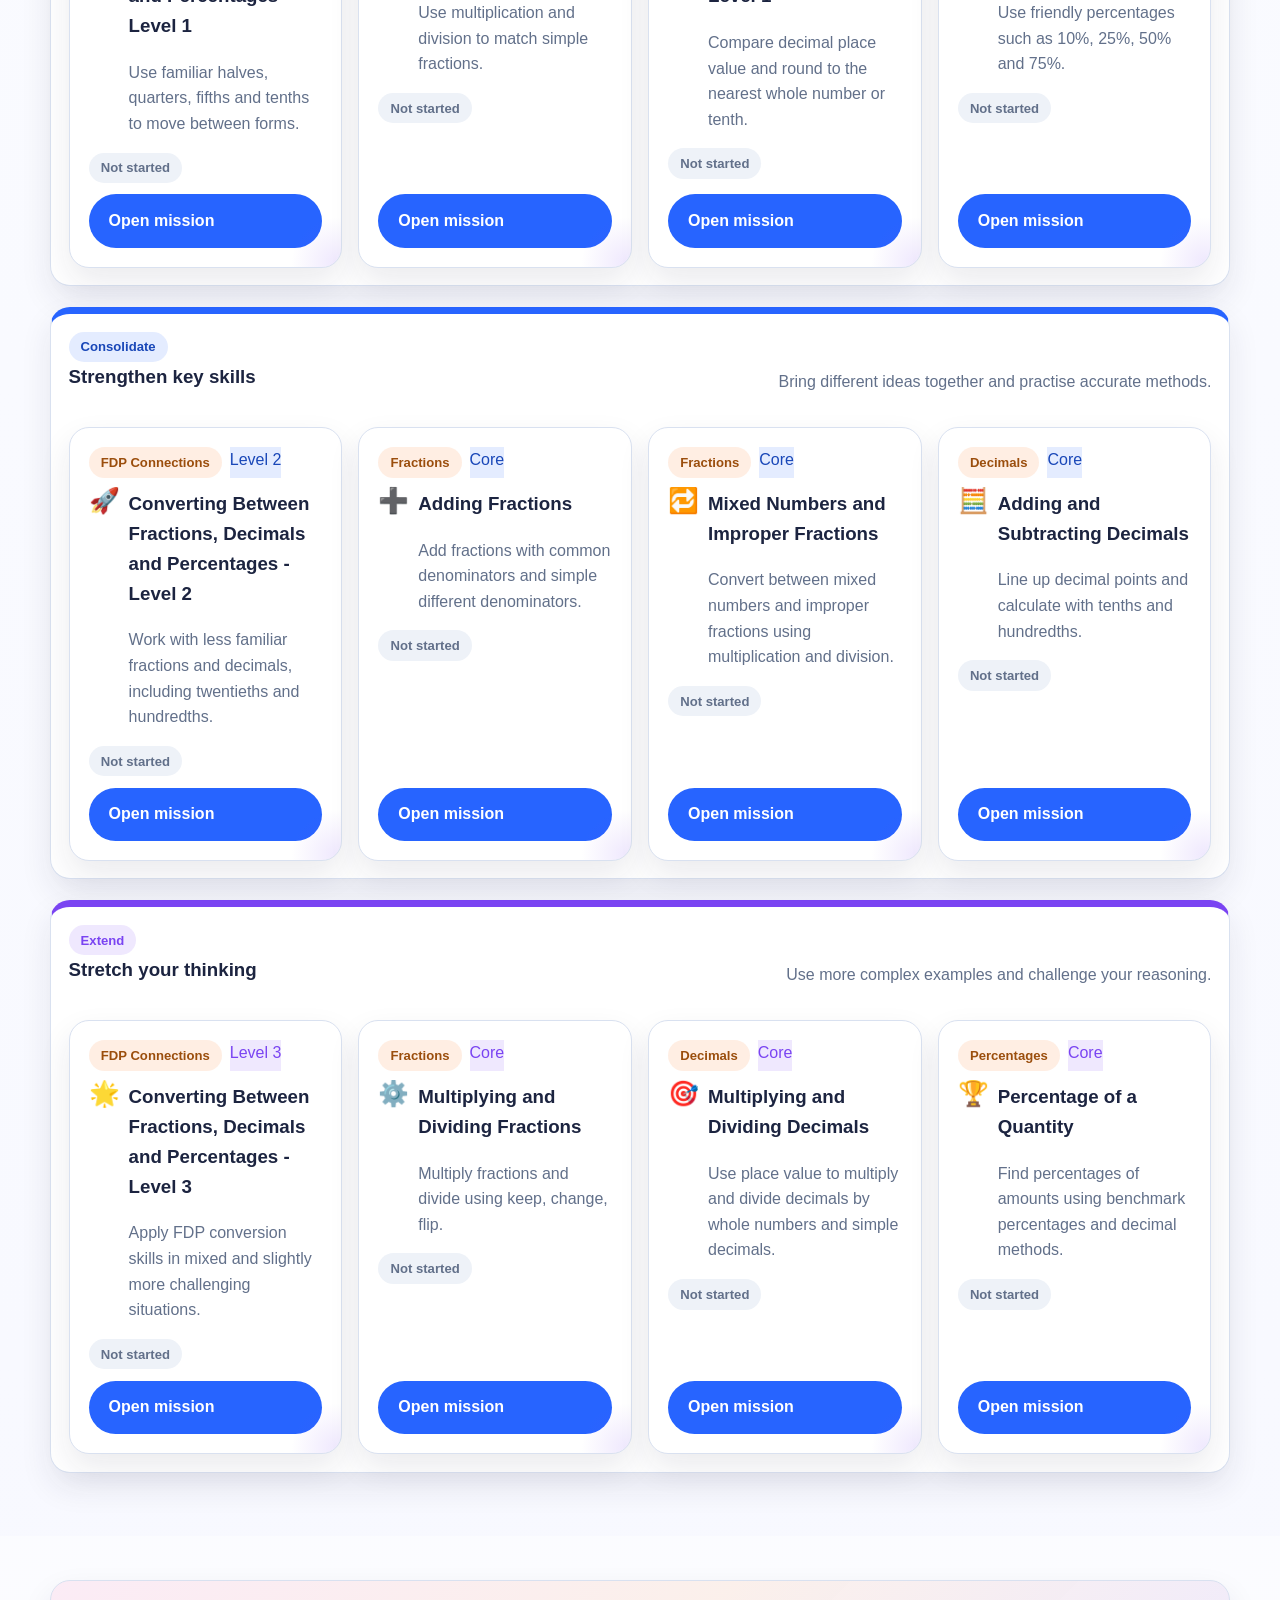
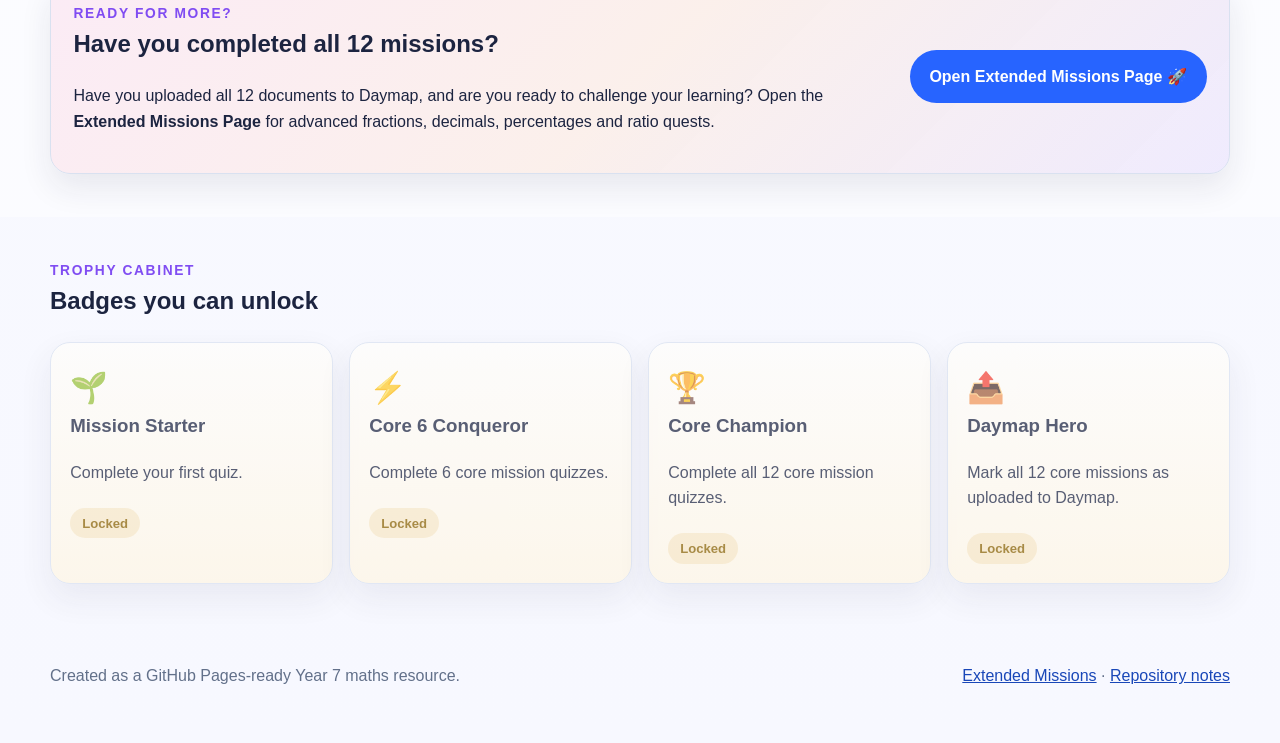
==== commit a6726678: "Add files via upload" ====
--- a/index.html
+++ b/index.html
@@ -3,114 +3,122 @@
 <head>
   <meta charset="UTF-8" />
   <meta name="viewport" content="width=device-width, initial-scale=1.0" />
-  <title>FDP Mission Hub | Year 7 Maths</title>
-  <meta name="description" content="A Year 7 maths mission hub for fractions, decimals and percentages." />
+  <title>FDP Mission Hub | Core Missions</title>
+  <meta name="description" content="Core FDP missions for Year 7 students." />
   <link rel="stylesheet" href="css/style.css" />
 </head>
-<body>
-  <header class="hero">
-    <div class="container hero-inner">
+<body data-page="core-home">
+  <header class="hero hero-core">
+    <div class="container hero-grid">
       <div>
-        <p class="eyebrow">Year 7 Mathematics</p>
+        <p class="eyebrow">Year 7 Mathematics Quest</p>
         <h1>Fractions, Decimals and Percentages Mission Hub</h1>
         <p class="hero-text">
-          Learn by example, practise with feedback, and complete a short quiz to download evidence for your LMS.
-          Missions are grouped into <strong>Support</strong>, <strong>Consolidate</strong> and <strong>Extend</strong> so students can work at the right level.
+          Learn with examples, practise with thinking prompts, complete quizzes, and collect badges as you grow your maths power.
         </p>
         <div class="hero-actions">
-          <a class="button button-primary" href="#mission-groups">Browse Missions</a>
-          <a class="button button-secondary" href="#how-it-works">How It Works</a>
+          <a class="button button-primary" href="#core-missions">Start Missions</a>
+          <a class="button button-secondary" href="#trophy-cabinet">View Badges</a>
         </div>
       </div>
-      <aside class="hero-panel">
-        <h2>Best starting point</h2>
-        <p>
-          Start with the <strong>Support</strong> group if students need confidence, then move into
-          <strong>Consolidate</strong> and <strong>Extend</strong>.
-        </p>
-        <div class="highlight-box">
-          <span class="highlight-label">Class focus</span>
-          <p><strong>Converting between fractions, decimals and percentages</strong> appears in all three groups because it has been a major class focus.</p>
-        </div>
+      <aside class="hero-card sparkles-card">
+        <h2>🎮 Your mission</h2>
+        <p>Complete the 12 core missions, upload your evidence to Daymap, and unlock the extended challenge zone.</p>
+        <div id="core-progress-summary" class="summary-mini"></div>
       </aside>
     </div>
   </header>
 
   <main>
-    <section id="how-it-works" class="section">
+    <section class="section">
       <div class="container">
         <div class="section-heading">
-          <p class="eyebrow dark">How the missions work</p>
-          <h2>One mission, three stages</h2>
+          <p class="eyebrow dark">How it works</p>
+          <h2>Three steps to success</h2>
         </div>
-        <div class="info-grid three-col">
-          <article class="info-card">
-            <div class="info-icon">1</div>
-            <h3>Learn</h3>
-            <p>Students are taught the skill with step-by-step notes and worked examples.</p>
-          </article>
-          <article class="info-card">
-            <div class="info-icon">2</div>
-            <h3>Practice</h3>
-            <p>Students answer guided questions and receive correct/incorrect feedback plus hints and reteaching.</p>
-          </article>
-          <article class="info-card">
-            <div class="info-icon">3</div>
-            <h3>Quiz</h3>
-            <p>Students complete a short quiz, view their score, and download a Word-compatible evidence file.</p>
-          </article>
+        <div class="feature-grid three-col">
+          <article class="feature-card"><div class="feature-icon">📘</div><h3>Learn</h3><p>Read clear steps, worked examples and strategy tips.</p></article>
+          <article class="feature-card"><div class="feature-icon">🧠</div><h3>Practice</h3><p>Get encouragement, hints and thinking prompts without the answer being given away.</p></article>
+          <article class="feature-card"><div class="feature-icon">🏅</div><h3>Quiz</h3><p>Save your score, download evidence, mark your upload to Daymap and earn badges.</p></article>
         </div>
       </div>
     </section>
 
-    <section id="mission-groups" class="section section-soft">
+    <section id="dashboard" class="section section-soft">
+      <div class="container">
+        <div class="dashboard-grid">
+          <div class="dashboard-card">
+            <h3>🗂️ Progress Tracker</h3>
+            <div id="dashboard-stats"></div>
+          </div>
+          <div class="dashboard-card">
+            <h3>💾 Device Save</h3>
+            <p>Your student name, class, answers and mission progress are saved on this device and browser.</p>
+          </div>
+          <div class="dashboard-card">
+            <h3>🚩 Daymap Upload Check</h3>
+            <p>After uploading your evidence file, mark the mission as uploaded to help track your completion.</p>
+          </div>
+        </div>
+      </div>
+    </section>
+
+    <section id="core-missions" class="section">
       <div class="container">
         <div class="section-heading">
-          <p class="eyebrow dark">Choose a mission</p>
-          <h2>Mission pathways</h2>
-          <p class="section-text">Each pathway contains four missions across fractions, decimals and percentages.</p>
+          <p class="eyebrow dark">Core missions</p>
+          <h2>Support, Consolidate and Extend</h2>
+          <p class="section-text">These 12 missions build your essential FDP skills step by step.</p>
         </div>
 
         <div class="group-shell support-shell">
-          <div class="group-heading">
-            <div>
-              <span class="group-tag support-tag">Support</span>
-              <h3>Build confidence with the core ideas</h3>
-            </div>
-            <p>Ideal for students who need strong examples, simpler numbers and more guided practice.</p>
-          </div>
+          <div class="group-heading"><div><span class="group-tag support-tag">Support</span><h3>Build confidence</h3></div><p>Start here if you want clear examples and strong foundations.</p></div>
           <div id="support-grid" class="mission-grid"></div>
         </div>
 
         <div class="group-shell consolidate-shell">
-          <div class="group-heading">
-            <div>
-              <span class="group-tag consolidate-tag">Consolidate</span>
-              <h3>Strengthen key Year 7 skills</h3>
-            </div>
-            <p>Good for students ready to connect skills and handle mixed question types.</p>
-          </div>
+          <div class="group-heading"><div><span class="group-tag consolidate-tag">Consolidate</span><h3>Strengthen key skills</h3></div><p>Bring different ideas together and practise accurate methods.</p></div>
           <div id="consolidate-grid" class="mission-grid"></div>
         </div>
 
         <div class="group-shell extend-shell">
-          <div class="group-heading">
-            <div>
-              <span class="group-tag extend-tag">Extend</span>
-              <h3>Apply and reason with more challenge</h3>
-            </div>
-            <p>Suitable for students who are ready to stretch their understanding with more complex examples.</p>
-          </div>
+          <div class="group-heading"><div><span class="group-tag extend-tag">Extend</span><h3>Stretch your thinking</h3></div><p>Use more complex examples and challenge your reasoning.</p></div>
           <div id="extend-grid" class="mission-grid"></div>
         </div>
+      </div>
+    </section>
+
+    <section id="challenge-zone" class="section section-soft">
+      <div class="container">
+        <div class="challenge-panel">
+          <div>
+            <p class="eyebrow dark">Ready for more?</p>
+            <h2>Have you completed all 12 missions?</h2>
+            <p>
+              Have you uploaded all 12 documents to Daymap, and are you ready to challenge your learning?
+              Open the <strong>Extended Missions Page</strong> for advanced fractions, decimals, percentages and ratio quests.
+            </p>
+          </div>
+          <a class="button button-primary big-button" href="extended.html">Open Extended Missions Page 🚀</a>
+        </div>
+      </div>
+    </section>
+
+    <section id="trophy-cabinet" class="section">
+      <div class="container">
+        <div class="section-heading">
+          <p class="eyebrow dark">Trophy Cabinet</p>
+          <h2>Badges you can unlock</h2>
+        </div>
+        <div id="badge-cabinet-core" class="badge-grid"></div>
       </div>
     </section>
   </main>
 
   <footer class="site-footer">
     <div class="container footer-inner">
-      <p>Created as a GitHub Pages-ready Year 7 mathematics resource.</p>
-      <p><a href="README.md">Repository notes</a></p>
+      <p>Created as a GitHub Pages-ready Year 7 maths resource.</p>
+      <p><a href="extended.html">Extended Missions</a> · <a href="README.md">Repository notes</a></p>
     </div>
   </footer>
 
--- a/css/style.css
+++ b/css/style.css
@@ -1,545 +1,226 @@
 :root {
-  --bg: #f6f8fc;
+  --bg: #f7f8ff;
   --panel: #ffffff;
-  --ink: #172033;
-  --muted: #5d687c;
-  --border: #d8e0ee;
-  --blue: #1f5eff;
-  --blue-dark: #1746bf;
-  --purple: #7a3ff2;
-  --teal: #0f9b8e;
-  --gold: #b98307;
-  --success: #15803d;
-  --danger: #b91c1c;
+  --ink: #1c2440;
+  --muted: #62708a;
+  --border: #d9e1f0;
+  --blue: #2764ff;
+  --blue-dark: #1947b8;
+  --purple: #7a44f2;
+  --teal: #10a79c;
+  --gold: #d49710;
+  --orange: #ff8a3d;
+  --pink: #ff5fa2;
+  --success: #16803c;
+  --danger: #ba1c1c;
   --warning: #9a6700;
-  --shadow: 0 14px 32px rgba(23, 32, 51, 0.08);
-  --radius: 18px;
-}
-
-* {
-  box-sizing: border-box;
-}
-
-html {
-  scroll-behavior: smooth;
-}
-
+  --shadow: 0 14px 32px rgba(28, 36, 64, 0.09);
+  --radius: 20px;
+}
+* { box-sizing: border-box; }
+html { scroll-behavior: smooth; }
 body {
   margin: 0;
   font-family: Arial, Helvetica, sans-serif;
   color: var(--ink);
   background:
-    radial-gradient(circle at top left, rgba(122, 63, 242, 0.09), transparent 26%),
-    radial-gradient(circle at top right, rgba(31, 94, 255, 0.08), transparent 24%),
-    linear-gradient(180deg, #f9fbff, var(--bg));
+    radial-gradient(circle at top left, rgba(122, 68, 242, 0.09), transparent 24%),
+    radial-gradient(circle at top right, rgba(39, 100, 255, 0.08), transparent 24%),
+    linear-gradient(180deg, #fbfcff, var(--bg));
   line-height: 1.6;
 }
-
-.container {
-  width: min(1150px, calc(100% - 2rem));
-  margin: 0 auto;
-}
-
-a {
-  color: var(--blue-dark);
-}
-
-.hero,
-.sub-hero {
-  background: linear-gradient(135deg, #1746bf, #7a3ff2 60%, #0f9b8e);
+a { color: var(--blue-dark); }
+.container { width: min(1180px, calc(100% - 2rem)); margin: 0 auto; }
+.hero, .sub-hero {
   color: white;
   padding: 4rem 0;
-}
-
-.hero-inner {
+  position: relative;
+  overflow: hidden;
+}
+.hero::before, .sub-hero::before {
+  content: "✨  ⭐  🧠  🏆  📘";
+  position: absolute;
+  right: 2rem;
+  top: 1rem;
+  opacity: 0.12;
+  font-size: 2rem;
+  letter-spacing: 0.6rem;
+}
+.hero-core { background: linear-gradient(135deg, #1b4bd3, #7a44f2 55%, #10a79c); }
+.hero-extended { background: linear-gradient(135deg, #6f2cff, #ff5fa2 55%, #ff8a3d); }
+.sub-hero { background: linear-gradient(135deg, #1b4bd3, #7a44f2 55%, #10a79c); }
+.hero-grid {
   display: grid;
   grid-template-columns: 2fr 1fr;
-  gap: 1.5rem;
+  gap: 1.4rem;
   align-items: start;
 }
-
-.hero h1,
-.sub-hero h1 {
+.sub-hero-inner {
+  display: flex;
+  justify-content: space-between;
+  align-items: center;
+  gap: 1rem;
+  margin-bottom: 1rem;
+}
+.hero h1, .sub-hero h1 {
   margin: 0.2rem 0 0.8rem;
-  font-size: clamp(2rem, 4.6vw, 3.5rem);
-  line-height: 1.1;
-}
-
-.hero-text {
-  max-width: 760px;
-  font-size: 1.1rem;
-}
-
+  font-size: clamp(2.2rem, 4.8vw, 3.8rem);
+  line-height: 1.08;
+}
+.hero-text { max-width: 760px; font-size: 1.12rem; }
 .eyebrow {
   margin: 0;
   text-transform: uppercase;
   letter-spacing: 0.12em;
-  font-size: 0.85rem;
+  font-size: 0.86rem;
   font-weight: 700;
   opacity: 0.95;
 }
-
-.eyebrow.dark {
-  color: var(--purple);
-}
-
-.hero-actions,
-.actions,
-.quiz-actions,
-.inline-action {
-  display: flex;
-  gap: 0.9rem;
-  flex-wrap: wrap;
-}
-
-.hero-panel,
-.info-card,
-.mission-card,
-.mission-shell,
-.learn-card,
-.practice-card,
-.quiz-card,
-.summary-card,
-.group-shell,
-.meta-card,
-.note-card,
-.stage-card {
+.eyebrow.dark { color: var(--purple); }
+.hero-actions, .actions, .quiz-actions, .toggle-actions {
+  display: flex; gap: 0.9rem; flex-wrap: wrap;
+}
+.hero-card, .feature-card, .dashboard-card, .mission-card, .group-shell, .mission-shell,
+.meta-card, .note-card, .learn-card, .practice-card, .quiz-card, .summary-card,
+.badge-card, .challenge-panel, .stage-card, .topic-shell {
   background: var(--panel);
   border: 1px solid var(--border);
   border-radius: var(--radius);
   box-shadow: var(--shadow);
 }
-
-.hero-panel {
+.hero-card, .dashboard-card, .feature-card, .mission-card, .meta-card, .note-card,
+.learn-card, .practice-card, .quiz-card, .summary-card, .badge-card, .stage-card, .topic-shell {
+  padding: 1.2rem;
+}
+.sparkles-card {
   color: var(--ink);
-  padding: 1.25rem;
-}
-
-.hero-panel h2 {
+  background: linear-gradient(180deg, rgba(255,255,255,0.97), rgba(250,245,255,0.97));
+}
+.summary-mini { margin-top: 0.8rem; color: var(--muted); font-weight: 700; }
+.section { padding: 2.7rem 0; }
+.section-soft { background: rgba(255,255,255,0.55); }
+.section-heading { margin-bottom: 1.35rem; }
+.section-heading h2, .group-heading h3, .mission-card h3, .mission-shell h2, .mission-shell h3,
+.feature-card h3, .dashboard-card h3, .badge-card h3, .challenge-panel h2, .topic-shell h3,
+.learn-card h3, .practice-card h3, .quiz-card h3, .meta-card h3, .note-card h3, .summary-card h3 {
   margin-top: 0;
 }
-
-.highlight-box {
-  margin-top: 1rem;
-  background: linear-gradient(135deg, rgba(31, 94, 255, 0.08), rgba(122, 63, 242, 0.08));
-  border: 1px solid rgba(31, 94, 255, 0.15);
-  border-radius: 14px;
-  padding: 1rem;
-}
-
-.highlight-label,
-.group-tag,
-.topic-label,
-.mission-meta span {
-  display: inline-block;
-  border-radius: 999px;
-  padding: 0.28rem 0.75rem;
-  font-size: 0.82rem;
-  font-weight: 700;
-}
-
-.highlight-label {
-  background: #edf3ff;
-  color: var(--blue-dark);
-  margin-bottom: 0.5rem;
-}
-
-.section {
-  padding: 2.6rem 0;
-}
-
-.section-soft {
-  background: rgba(255, 255, 255, 0.52);
-}
-
-.section-heading {
-  margin-bottom: 1.4rem;
-}
-
-.section-heading h2,
-.group-heading h3,
-.mission-shell h2,
-.mission-shell h3,
-.mission-card h3,
-.learn-card h3,
-.quiz-card h3,
-.practice-card h3,
-.meta-card h3,
-.summary-card h3,
-.note-card h3 {
-  margin-top: 0;
-}
-
-.section-text,
-.muted,
-.group-heading p,
-.mission-card p,
-.note-card p,
-.summary-text,
-.footer-inner p {
+.section-text, .muted, .mission-card p, .group-heading p, .dashboard-card p, .summary-text, .footer-inner p, .note-card p {
   color: var(--muted);
 }
-
-.info-grid,
-.mission-grid,
-.meta-grid,
-.learn-grid,
-.practice-grid,
-.quiz-grid,
-.stage-grid {
+.feature-grid, .dashboard-grid, .mission-grid, .badge-grid, .meta-grid, .stage-grid, .learn-grid, .practice-grid, .quiz-grid {
   display: grid;
   gap: 1rem;
 }
-
-.three-col {
-  grid-template-columns: repeat(auto-fit, minmax(220px, 1fr));
-}
-
-.info-card,
-.mission-card,
-.learn-card,
-.practice-card,
-.quiz-card,
-.meta-card,
-.note-card,
-.stage-card,
-.summary-card {
-  padding: 1.2rem;
-}
-
-.info-icon {
-  width: 42px;
-  height: 42px;
-  border-radius: 50%;
-  display: grid;
-  place-items: center;
-  background: linear-gradient(135deg, var(--blue), var(--purple));
-  color: white;
-  font-weight: 700;
-  margin-bottom: 0.8rem;
-}
-
-.group-shell {
-  padding: 1.1rem;
-  margin-bottom: 1.4rem;
-}
-
-.group-heading {
-  display: flex;
-  justify-content: space-between;
-  gap: 1rem;
-  align-items: end;
-  margin-bottom: 1rem;
-}
-
-.group-tag.support-tag {
-  background: rgba(15, 155, 142, 0.12);
-  color: var(--teal);
-}
-
-.group-tag.consolidate-tag {
-  background: rgba(31, 94, 255, 0.12);
-  color: var(--blue-dark);
-}
-
-.group-tag.extend-tag {
-  background: rgba(185, 28, 28, 0.1);
-  color: var(--danger);
-}
-
-.support-shell {
-  border-top: 6px solid var(--teal);
-}
-
-.consolidate-shell {
-  border-top: 6px solid var(--blue);
-}
-
-.extend-shell {
-  border-top: 6px solid var(--purple);
-}
-
-.mission-grid {
-  grid-template-columns: repeat(auto-fit, minmax(240px, 1fr));
-}
-
-.mission-card {
-  display: flex;
-  flex-direction: column;
-  justify-content: space-between;
-}
-
-.mission-meta {
-  display: flex;
-  gap: 0.5rem;
-  flex-wrap: wrap;
-  margin-bottom: 0.7rem;
-}
-
-.topic-label {
-  background: #eef3ff;
-  color: var(--blue-dark);
-}
-
-.level-support {
-  background: rgba(15, 155, 142, 0.12);
-  color: var(--teal);
-}
-
-.level-consolidate {
-  background: rgba(31, 94, 255, 0.12);
-  color: var(--blue-dark);
-}
-
-.level-extend {
-  background: rgba(122, 63, 242, 0.12);
-  color: var(--purple);
-}
-
+.three-col { grid-template-columns: repeat(auto-fit, minmax(220px, 1fr)); }
+.dashboard-grid { grid-template-columns: repeat(auto-fit, minmax(220px, 1fr)); }
+.feature-icon {
+  width: 48px; height: 48px; border-radius: 16px; display: grid; place-items: center;
+  background: linear-gradient(135deg, var(--blue), var(--purple)); color: white; font-size: 1.3rem; margin-bottom: 0.9rem;
+}
+.group-shell, .topic-shell { padding: 1.1rem; margin-bottom: 1.3rem; }
+.support-shell { border-top: 7px solid var(--teal); }
+.consolidate-shell { border-top: 7px solid var(--blue); }
+.extend-shell { border-top: 7px solid var(--purple); }
+.topic-shell { border-top: 7px solid var(--orange); }
+.group-heading, .topic-heading {
+  display: flex; justify-content: space-between; gap: 1rem; align-items: end; margin-bottom: 1rem;
+}
+.group-tag, .topic-label, .level-pill, .status-pill, .save-pill, .badge-ribbon {
+  display: inline-block; padding: 0.3rem 0.75rem; border-radius: 999px; font-size: 0.82rem; font-weight: 700;
+}
+.group-tag.support-tag, .level-support { background: rgba(16,167,156,0.12); color: var(--teal); }
+.group-tag.consolidate-tag, .level-consolidate { background: rgba(39,100,255,0.12); color: var(--blue-dark); }
+.group-tag.extend-tag, .level-extend { background: rgba(122,68,242,0.12); color: var(--purple); }
+.topic-label { background: rgba(255,138,61,0.14); color: #9b4e0d; }
+.status-not-started { background: #eef2f8; color: var(--muted); }
+.status-in-progress { background: rgba(212,151,16,0.15); color: var(--warning); }
+.status-complete { background: rgba(22,128,60,0.12); color: var(--success); }
+.status-uploaded { background: rgba(122,68,242,0.12); color: var(--purple); }
+.save-pill { background: rgba(255,255,255,0.18); color: white; border: 1px solid rgba(255,255,255,0.28); }
 .button {
-  display: inline-block;
-  text-decoration: none;
-  border-radius: 999px;
-  padding: 0.84rem 1.2rem;
-  font-weight: 700;
-  border: none;
-  cursor: pointer;
-  transition: transform 0.12s ease, opacity 0.12s ease, background 0.12s ease;
-}
-
-.button:hover {
-  transform: translateY(-1px);
-}
-
-.button:disabled {
-  cursor: not-allowed;
-  opacity: 0.65;
-  transform: none;
-}
-
-.button-primary {
-  background: var(--blue);
-  color: white;
-}
-
-.button-primary:hover {
-  background: var(--blue-dark);
-}
-
-.button-secondary {
-  background: rgba(255, 255, 255, 0.16);
-  color: white;
-  border: 1px solid rgba(255, 255, 255, 0.3);
-}
-
-.button-outline {
-  background: white;
-  color: var(--blue-dark);
-  border: 2px solid var(--blue);
-}
-
-.button-soft {
-  background: #edf3ff;
-  color: var(--blue-dark);
-}
-
-.back-link {
-  color: white;
-  text-decoration: none;
-  font-weight: 700;
-}
-
-.back-link:hover {
-  text-decoration: underline;
-}
-
-.mission-shell {
-  padding: 1.4rem;
-}
-
-.mission-top {
-  display: flex;
-  justify-content: space-between;
-  gap: 1rem;
-  align-items: start;
-}
-
-.meta-grid {
-  grid-template-columns: repeat(auto-fit, minmax(220px, 1fr));
-  margin: 1rem 0 1.5rem;
-}
-
-.field-group {
-  display: flex;
-  flex-direction: column;
-  gap: 0.38rem;
-}
-
-label {
-  font-weight: 700;
-}
-
-input[type="text"],
-textarea {
-  width: 100%;
-  padding: 0.82rem 0.9rem;
-  border-radius: 12px;
-  border: 1px solid #c7d0df;
-  font: inherit;
-  color: var(--ink);
-  background: white;
-}
-
-input[type="text"]:focus,
-textarea:focus {
-  outline: 3px solid rgba(31, 94, 255, 0.12);
-  border-color: var(--blue);
-}
-
-.stage-grid {
-  grid-template-columns: repeat(3, 1fr);
-  margin-bottom: 1rem;
-}
-
-.stage-card {
-  border-left: 5px solid var(--blue);
-}
-
-.stage-card.practice-stage {
-  border-left-color: var(--teal);
-}
-
-.stage-card.quiz-stage {
-  border-left-color: var(--purple);
-}
-
-.learn-grid,
-.practice-grid,
-.quiz-grid {
-  margin-top: 1rem;
-  grid-template-columns: 1fr;
-}
-
-ul,
-ol {
-  padding-left: 1.2rem;
-}
-
-.example-box,
-.feedback-box,
-.quiz-feedback {
-  border-radius: 12px;
-  padding: 0.9rem 1rem;
-  margin-top: 0.75rem;
-}
-
-.example-box {
-  background: #f8f5ff;
-  border: 1px solid rgba(122, 63, 242, 0.15);
-}
-
-.feedback-box {
-  background: #f8fbff;
-  border: 1px solid #dce7fa;
-}
-
-.feedback-box.correct,
-.quiz-feedback.correct {
-  border-color: rgba(21, 128, 61, 0.25);
-  background: rgba(21, 128, 61, 0.08);
-  color: var(--success);
-}
-
-.feedback-box.incorrect,
-.quiz-feedback.incorrect {
-  border-color: rgba(185, 28, 28, 0.22);
-  background: rgba(185, 28, 28, 0.08);
-  color: var(--danger);
-}
-
-.feedback-box.warning {
-  border-color: rgba(154, 103, 0, 0.22);
-  background: rgba(249, 214, 74, 0.12);
-  color: var(--warning);
-}
-
-.prompt {
-  font-weight: 700;
-}
-
-.answer-row {
-  display: grid;
-  grid-template-columns: minmax(0, 1fr) auto;
-  gap: 0.75rem;
-  align-items: start;
-  margin-top: 0.85rem;
-}
-
-.quiz-feedback {
-  display: none;
-  border: 1px solid #dce7fa;
-  background: #f8fbff;
-  color: var(--ink);
-}
-
-.quiz-feedback.show {
-  display: block;
-}
-
-.summary-card {
-  margin-top: 1rem;
-}
-
-.score-text {
-  font-size: 1.12rem;
-  font-weight: 700;
-}
-
-.site-footer {
-  padding: 1.2rem 0 2.4rem;
-}
-
-.footer-inner {
-  display: flex;
-  justify-content: space-between;
-  gap: 1rem;
-  flex-wrap: wrap;
-}
-
-@media (max-width: 900px) {
-  .hero-inner,
-  .mission-top,
-  .group-heading {
-    display: block;
-  }
-
-  .group-heading p {
-    margin-top: 0.6rem;
-  }
-
-  .stage-grid {
-    grid-template-columns: 1fr;
-  }
-}
-
-@media (max-width: 650px) {
-  .hero,
-  .sub-hero {
-    padding: 3rem 0;
-  }
-
-  .answer-row {
-    grid-template-columns: 1fr;
-  }
-
-  .hero-actions,
-  .actions,
-  .quiz-actions,
-  .inline-action {
-    flex-direction: column;
-  }
-
-  .button {
-    text-align: center;
-  }
-}
+  display: inline-block; text-decoration: none; border: none; cursor: pointer; border-radius: 999px;
+  padding: 0.86rem 1.24rem; font-weight: 700; transition: transform 0.12s ease, opacity 0.12s ease;
+}
+.button:hover { transform: translateY(-1px); }
+.button:disabled { cursor: not-allowed; opacity: 0.62; transform: none; }
+.button-primary { background: var(--blue); color: white; }
+.button-primary:hover { background: var(--blue-dark); }
+.button-secondary { background: rgba(255,255,255,0.16); color: white; border: 1px solid rgba(255,255,255,0.34); }
+.button-outline { background: white; color: var(--blue-dark); border: 2px solid var(--blue); }
+.button-soft { background: #eef3ff; color: var(--blue-dark); }
+.button-success { background: var(--success); color: white; }
+.button-warning { background: var(--orange); color: white; }
+.big-button { align-self: center; }
+.mission-grid { grid-template-columns: repeat(auto-fit, minmax(250px, 1fr)); }
+.badge-grid { grid-template-columns: repeat(auto-fit, minmax(220px, 1fr)); }
+.mission-card { display: flex; flex-direction: column; justify-content: space-between; position: relative; overflow: hidden; }
+.mission-card::after {
+  content: ""; position: absolute; inset: auto -40px -40px auto; width: 90px; height: 90px;
+  background: radial-gradient(circle, rgba(122,68,242,0.12), transparent 70%);
+}
+.mission-meta, .status-line { display: flex; gap: 0.5rem; flex-wrap: wrap; margin-bottom: 0.7rem; }
+.mission-title-row { display: flex; gap: 0.55rem; align-items: start; }
+.mission-emoji { font-size: 1.55rem; line-height: 1; }
+.challenge-panel {
+  padding: 1.4rem; display: grid; grid-template-columns: 1fr auto; gap: 1rem; align-items: center;
+  background: linear-gradient(135deg, rgba(255,95,162,0.10), rgba(255,138,61,0.10), rgba(122,68,242,0.09));
+}
+.back-link { color: white; text-decoration: none; font-weight: 700; }
+.back-link:hover { text-decoration: underline; }
+.mission-shell { padding: 1.4rem; }
+.mission-top { display: flex; justify-content: space-between; gap: 1rem; align-items: start; }
+.meta-grid { grid-template-columns: repeat(auto-fit, minmax(230px, 1fr)); margin: 1rem 0 1.5rem; }
+.field-group { display: flex; flex-direction: column; gap: 0.4rem; }
+label { font-weight: 700; }
+input[type="text"] {
+  width: 100%; padding: 0.85rem 0.92rem; border-radius: 14px; border: 1px solid #c8d2e5;
+  font: inherit; color: var(--ink); background: white;
+}
+input[type="text"]:focus {
+  outline: 3px solid rgba(39,100,255,0.12); border-color: var(--blue);
+}
+.stage-grid { grid-template-columns: repeat(3, 1fr); margin-bottom: 1rem; }
+.stage-card { border-left: 6px solid var(--blue); }
+.stage-card.practice-stage { border-left-color: var(--teal); }
+.stage-card.quiz-stage { border-left-color: var(--purple); }
+.learn-grid, .practice-grid, .quiz-grid { grid-template-columns: 1fr; margin-top: 1rem; }
+ul, ol { padding-left: 1.2rem; }
+.example-box, .feedback-box, .quiz-feedback, .cheer-box {
+  border-radius: 14px; padding: 0.95rem 1rem; margin-top: 0.75rem;
+}
+.example-box { background: #fbf8ff; border: 1px solid rgba(122,68,242,0.14); }
+.cheer-box { background: #fff7e9; border: 1px solid rgba(212,151,16,0.22); color: #8b6400; }
+.feedback-box { background: #f8fbff; border: 1px solid #dce7fa; }
+.feedback-box.correct, .quiz-feedback.correct { background: rgba(22,128,60,0.08); border-color: rgba(22,128,60,0.25); color: var(--success); }
+.feedback-box.incorrect, .quiz-feedback.incorrect { background: rgba(255,138,61,0.10); border-color: rgba(255,138,61,0.3); color: #915018; }
+.feedback-box.warning { background: rgba(212,151,16,0.11); border-color: rgba(212,151,16,0.25); color: var(--warning); }
+.prompt { font-weight: 700; }
+.answer-row { display: grid; grid-template-columns: minmax(0,1fr) auto; gap: 0.75rem; align-items: start; margin-top: 0.85rem; }
+.quiz-feedback { display: none; background: #f8fbff; border: 1px solid #dce7fa; }
+.quiz-feedback.show { display: block; }
+.summary-card { margin-top: 1rem; }
+.score-text { font-size: 1.12rem; font-weight: 700; }
+.badge-card { position: relative; background: linear-gradient(180deg, #fffefb, #fff6e4); }
+.badge-earned { border-color: rgba(212,151,16,0.45); box-shadow: 0 16px 30px rgba(212,151,16,0.15); }
+.badge-locked { opacity: 0.72; }
+.badge-icon { font-size: 1.9rem; }
+.badge-ribbon { background: rgba(212,151,16,0.16); color: #8a6200; margin-top: 0.4rem; }
+.topic-card-grid { display: grid; grid-template-columns: repeat(auto-fit, minmax(230px, 1fr)); gap: 1rem; }
+.site-footer { padding: 1.25rem 0 2.4rem; }
+.footer-inner { display: flex; justify-content: space-between; gap: 1rem; flex-wrap: wrap; }
+.progress-bar-shell { width: 100%; height: 14px; border-radius: 999px; background: #e9edf6; overflow: hidden; margin-top: 0.6rem; }
+.progress-bar-fill { height: 100%; background: linear-gradient(90deg, var(--blue), var(--purple), var(--orange)); border-radius: 999px; }
+.small-note { font-size: 0.92rem; color: var(--muted); }
+@media (max-width: 920px) {
+  .hero-grid, .challenge-panel { grid-template-columns: 1fr; }
+  .group-heading, .topic-heading, .mission-top { display: block; }
+  .group-heading p, .topic-heading p { margin-top: 0.5rem; }
+  .stage-grid { grid-template-columns: 1fr; }
+}
+@media (max-width: 680px) {
+  .hero, .sub-hero { padding: 3rem 0; }
+  .answer-row, .hero-actions, .actions, .quiz-actions, .toggle-actions { grid-template-columns: 1fr; display: flex; flex-direction: column; }
+  .button { text-align: center; }
+  .sub-hero-inner { flex-direction: column; align-items: flex-start; }
+}
